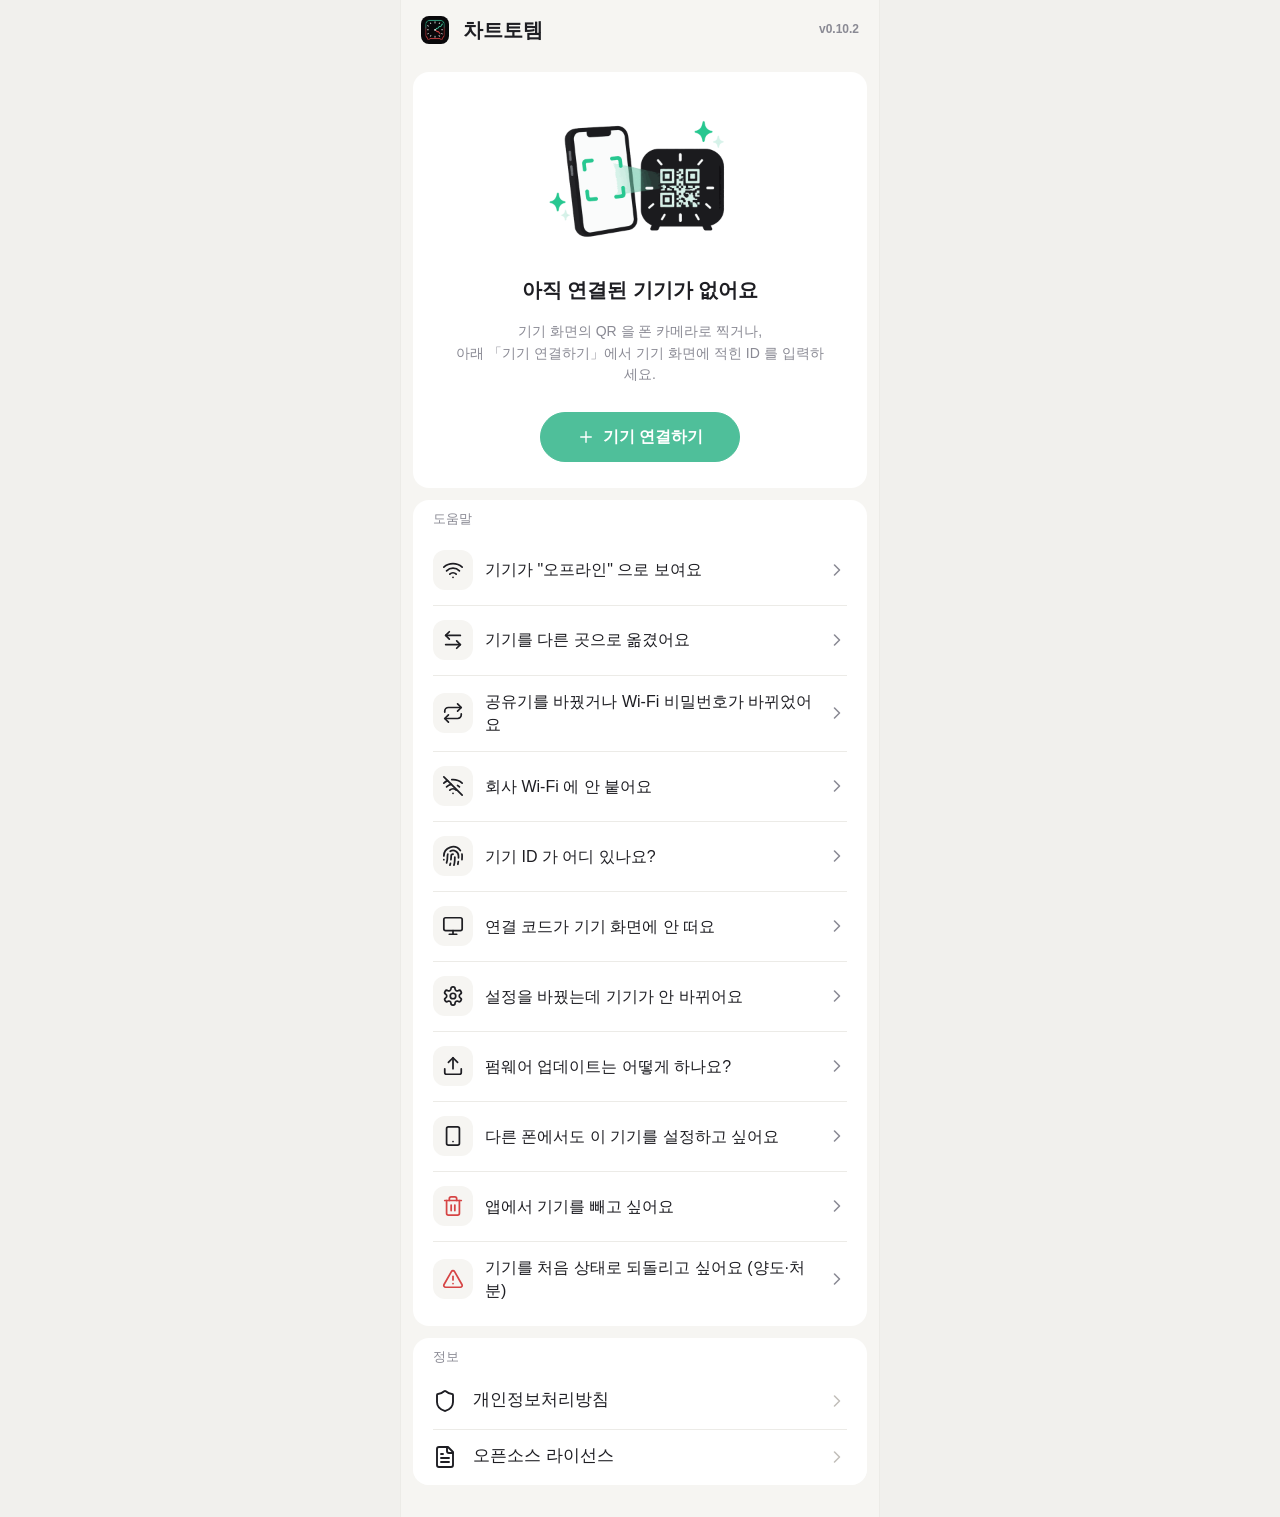
==== index.html @ 232d42d4 "런처 0.10.2: 설정 홈 삭제에 맞춰 개인정보처리방침·오픈소스 라이선스 페이지, 공통 Wi-Fi·시스템 칸에 상태 한 줄(NEW), 기기 머리 클릭 TILES 참조 오류 고침," ====
<!doctype html>
<html lang="ko">
<head>
<meta charset="utf-8">
<meta name="viewport" content="width=device-width,initial-scale=1,viewport-fit=cover">
<title>차트토템</title>
<meta name="description" content="책상에 세워두는 투자자의 작은 토템 — 어디서든 차트토템 기기 설정">
<link rel="manifest" href="manifest.json">
<link rel="icon" href="icons/icon-192.png">
<link rel="apple-touch-icon" href="icons/icon-180.png">
<meta name="theme-color" content="#FFFFFF">
<meta name="apple-mobile-web-app-capable" content="yes">
<meta name="apple-mobile-web-app-status-bar-style" content="default">
<meta name="apple-mobile-web-app-title" content="차트토템">
<link rel="stylesheet" href="style.css">
</head>
<body>
<svg xmlns="http://www.w3.org/2000/svg" style="display:none" aria-hidden="true">
<symbol id="i-chevron-left" viewBox="0 0 24 24"><path d="m15 18-6-6 6-6"/></symbol>
<symbol id="i-chevron-right" viewBox="0 0 24 24"><path d="m9 18 6-6-6-6"/></symbol>
<symbol id="i-search" viewBox="0 0 24 24"><circle cx="11" cy="11" r="8"/><path d="m21 21-4.3-4.3"/></symbol>
<symbol id="i-x" viewBox="0 0 24 24"><path d="M18 6 6 18"/><path d="m6 6 12 12"/></symbol>
<symbol id="i-plus" viewBox="0 0 24 24"><path d="M5 12h14"/><path d="M12 5v14"/></symbol>
<symbol id="i-check" viewBox="0 0 24 24"><path d="M20 6 9 17l-5-5"/></symbol>
<symbol id="i-list" viewBox="0 0 24 24"><path d="M8 6h13"/><path d="M8 12h13"/><path d="M8 18h13"/><path d="M3 6h.01"/><path d="M3 12h.01"/><path d="M3 18h.01"/></symbol>
<symbol id="i-monitor" viewBox="0 0 24 24"><rect width="20" height="14" x="2" y="3" rx="2"/><path d="M8 21h8"/><path d="M12 17v4"/></symbol>
<symbol id="i-wifi" viewBox="0 0 24 24"><path d="M12 20h.01"/><path d="M2 8.82a15 15 0 0 1 20 0"/><path d="M5 12.859a10 10 0 0 1 14 0"/><path d="M8.5 16.429a5 5 0 0 1 7 0"/></symbol>
<symbol id="i-cpu" viewBox="0 0 24 24"><rect width="16" height="16" x="4" y="4" rx="2"/><rect width="6" height="6" x="9" y="9" rx="1"/><path d="M15 2v2"/><path d="M15 20v2"/><path d="M2 15h2"/><path d="M2 9h2"/><path d="M20 15h2"/><path d="M20 9h2"/><path d="M9 2v2"/><path d="M9 20v2"/></symbol>
<symbol id="i-settings" viewBox="0 0 24 24"><path d="M12.22 2h-.44a2 2 0 0 0-2 2v.18a2 2 0 0 1-1 1.73l-.43.25a2 2 0 0 1-2 0l-.15-.08a2 2 0 0 0-2.73.73l-.22.38a2 2 0 0 0 .73 2.73l.15.1a2 2 0 0 1 1 1.72v.51a2 2 0 0 1-1 1.74l-.15.09a2 2 0 0 0-.73 2.73l.22.38a2 2 0 0 0 2.73.73l.15-.08a2 2 0 0 1 2 0l.43.25a2 2 0 0 1 1 1.73V20a2 2 0 0 0 2 2h.44a2 2 0 0 0 2-2v-.18a2 2 0 0 1 1-1.73l.43-.25a2 2 0 0 1 2 0l.15.08a2 2 0 0 0 2.73-.73l.22-.39a2 2 0 0 0-.73-2.73l-.15-.08a2 2 0 0 1-1-1.74v-.5a2 2 0 0 1 1-1.74l.15-.09a2 2 0 0 0 .73-2.73l-.22-.38a2 2 0 0 0-2.73-.73l-.15.08a2 2 0 0 1-2 0l-.43-.25a2 2 0 0 1-1-1.73V4a2 2 0 0 0-2-2z"/><circle cx="12" cy="12" r="3"/></symbol>
<symbol id="i-layout-grid" viewBox="0 0 24 24"><rect width="7" height="7" x="3" y="3" rx="1"/><rect width="7" height="7" x="14" y="3" rx="1"/><rect width="7" height="7" x="14" y="14" rx="1"/><rect width="7" height="7" x="3" y="14" rx="1"/></symbol>
<symbol id="i-candlestick" viewBox="0 0 24 24"><path d="M9 5v4"/><rect width="4" height="6" x="7" y="9" rx="1"/><path d="M9 15v2"/><path d="M17 3v2"/><rect width="4" height="8" x="15" y="5" rx="1"/><path d="M17 13v3"/><path d="M3 3v16a2 2 0 0 0 2 2h16"/></symbol>
<symbol id="i-palette" viewBox="0 0 24 24"><circle cx="13.5" cy="6.5" r=".5" fill="currentColor"/><circle cx="17.5" cy="10.5" r=".5" fill="currentColor"/><circle cx="8.5" cy="7.5" r=".5" fill="currentColor"/><circle cx="6.5" cy="12.5" r=".5" fill="currentColor"/><path d="M12 2C6.5 2 2 6.5 2 12s4.5 10 10 10c.926 0 1.648-.746 1.648-1.688 0-.437-.18-.835-.437-1.125-.29-.289-.438-.652-.438-1.125a1.64 1.64 0 0 1 1.668-1.668h1.996c3.051 0 5.555-2.503 5.555-5.554C21.965 6.012 17.461 2 12 2z"/></symbol>
<symbol id="i-globe" viewBox="0 0 24 24"><circle cx="12" cy="12" r="10"/><path d="M12 2a14.5 14.5 0 0 0 0 20 14.5 14.5 0 0 0 0-20"/><path d="M2 12h20"/></symbol>
<symbol id="i-sun" viewBox="0 0 24 24"><circle cx="12" cy="12" r="4"/><path d="M12 2v2"/><path d="M12 20v2"/><path d="m4.93 4.93 1.41 1.41"/><path d="m17.66 17.66 1.41 1.41"/><path d="M2 12h2"/><path d="M20 12h2"/><path d="m6.34 17.66-1.41 1.41"/><path d="m19.07 4.93-1.41 1.41"/></symbol>
<symbol id="i-clock" viewBox="0 0 24 24"><circle cx="12" cy="12" r="10"/><path d="M12 6v6l4 2"/></symbol>
<symbol id="i-repeat" viewBox="0 0 24 24"><path d="m17 2 4 4-4 4"/><path d="M3 11v-1a4 4 0 0 1 4-4h14"/><path d="m7 22-4-4 4-4"/><path d="M21 13v1a4 4 0 0 1-4 4H3"/></symbol>
<symbol id="i-external-link" viewBox="0 0 24 24"><path d="M15 3h6v6"/><path d="M10 14 21 3"/><path d="M18 13v6a2 2 0 0 1-2 2H5a2 2 0 0 1-2-2V8a2 2 0 0 1 2-2h6"/></symbol>
<symbol id="i-tag" viewBox="0 0 24 24"><path d="M12.586 2.586A2 2 0 0 0 11.172 2H4a2 2 0 0 0-2 2v7.172a2 2 0 0 0 .586 1.414l8.704 8.704a2.426 2.426 0 0 0 3.42 0l6.58-6.58a2.426 2.426 0 0 0 0-3.42z"/><circle cx="7.5" cy="7.5" r=".5" fill="currentColor"/></symbol>
<symbol id="i-trash" viewBox="0 0 24 24"><path d="M3 6h18"/><path d="M19 6v14a2 2 0 0 1-2 2H7a2 2 0 0 1-2-2V6"/><path d="M8 6V4a2 2 0 0 1 2-2h4a2 2 0 0 1 2 2v2"/><path d="M10 11v6"/><path d="M14 11v6"/></symbol>
<symbol id="i-pencil" viewBox="0 0 24 24"><path d="M21.174 6.812a1 1 0 0 0-3.986-3.987L3.842 16.174a2 2 0 0 0-.5.83l-1.321 4.352a.5.5 0 0 0 .623.622l4.353-1.32a2 2 0 0 0 .83-.497z"/><path d="m15 5 4 4"/></symbol>
<symbol id="i-fingerprint" viewBox="0 0 24 24"><path d="M12 10a2 2 0 0 0-2 2c0 1.02-.1 2.51-.26 4"/><path d="M14 13.12c0 2.38 0 6.38-1 8.88"/><path d="M17.29 21.02c.12-.6.43-2.3.5-3.02"/><path d="M2 12a10 10 0 0 1 18-6"/><path d="M2 16h.01"/><path d="M21.8 16c.2-2 .131-5.354 0-6"/><path d="M5 19.5C5.5 18 6 15 6 12a6 6 0 0 1 .34-2"/><path d="M8.65 22c.21-.66.45-1.32.57-2"/><path d="M9 6.8a6 6 0 0 1 9 5.2v2"/></symbol>
<symbol id="i-info" viewBox="0 0 24 24"><circle cx="12" cy="12" r="10"/><path d="M12 16v-4"/><path d="M12 8h.01"/></symbol>
<symbol id="i-memory" viewBox="0 0 24 24"><path d="M6 19v-3"/><path d="M10 19v-3"/><path d="M14 19v-3"/><path d="M18 19v-3"/><path d="M8 11V9"/><path d="M16 11V9"/><path d="M12 11V9"/><path d="M2 15h20"/><path d="M2 7a2 2 0 0 1 2-2h16a2 2 0 0 1 2 2v1.1a2 2 0 0 0 0 3.837V17a2 2 0 0 1-2 2H4a2 2 0 0 1-2-2v-5.1a2 2 0 0 0 0-3.837Z"/></symbol>
<symbol id="i-refresh" viewBox="0 0 24 24"><path d="M3 12a9 9 0 0 1 9-9 9.75 9.75 0 0 1 6.74 2.74L21 8"/><path d="M21 3v5h-5"/><path d="M21 12a9 9 0 0 1-9 9 9.75 9.75 0 0 1-6.74-2.74L3 16"/><path d="M8 16H3v5"/></symbol>
<symbol id="i-hourglass" viewBox="0 0 24 24"><path d="M5 22h14"/><path d="M5 2h14"/><path d="M17 22v-4.172a2 2 0 0 0-.586-1.414L12 12l-4.414 4.414A2 2 0 0 0 7 17.828V22"/><path d="M7 2v4.172a2 2 0 0 0 .586 1.414L12 12l4.414-4.414A2 2 0 0 0 17 6.172V2"/></symbol>
<symbol id="i-circle-alert" viewBox="0 0 24 24"><circle cx="12" cy="12" r="10"/><path d="M12 8v4"/><path d="M12 16h.01"/></symbol>
<symbol id="i-triangle-alert" viewBox="0 0 24 24"><path d="m21.73 18-8-14a2 2 0 0 0-3.48 0l-8 14A2 2 0 0 0 4 21h16a2 2 0 0 0 1.73-3"/><path d="M12 9v4"/><path d="M12 17h.01"/></symbol>
<symbol id="i-rotate-ccw" viewBox="0 0 24 24"><path d="M3 12a9 9 0 1 0 9-9 9.75 9.75 0 0 0-6.74 2.74L3 8"/><path d="M3 3v5h5"/></symbol>
<symbol id="i-power" viewBox="0 0 24 24"><path d="M12 2v10"/><path d="M18.4 6.6a9 9 0 1 1-12.77.04"/></symbol>
<symbol id="i-upload" viewBox="0 0 24 24"><path d="M21 15v4a2 2 0 0 1-2 2H5a2 2 0 0 1-2-2v-4"/><path d="m17 8-5-5-5 5"/><path d="M12 3v12"/></symbol>
<symbol id="i-coins" viewBox="0 0 24 24"><circle cx="8" cy="8" r="6"/><path d="M18.09 10.37A6 6 0 1 1 10.34 18"/><path d="M7 6h1v4"/><path d="m16.71 13.88.7.71-2.82 2.82"/></symbol>
<symbol id="i-image" viewBox="0 0 24 24"><rect width="18" height="18" x="3" y="3" rx="2" ry="2"/><circle cx="9" cy="9" r="2"/><path d="m21 15-3.086-3.086a2 2 0 0 0-2.828 0L6 21"/></symbol>
<symbol id="i-smartphone" viewBox="0 0 24 24"><rect width="14" height="20" x="5" y="2" rx="2" ry="2"/><path d="M12 18h.01"/></symbol>
<symbol id="i-save" viewBox="0 0 24 24"><path d="M15.2 3a2 2 0 0 1 1.4.6l3.8 3.8a2 2 0 0 1 .6 1.4V19a2 2 0 0 1-2 2H5a2 2 0 0 1-2-2V5a2 2 0 0 1 2-2z"/><path d="M17 21v-7a1 1 0 0 0-1-1H8a1 1 0 0 0-1 1v7"/><path d="M7 3v4a1 1 0 0 0 1 1h7"/></symbol>
<symbol id="i-lock" viewBox="0 0 24 24"><rect width="18" height="11" x="3" y="11" rx="2" ry="2"/><path d="M7 11V7a5 5 0 0 1 10 0v4"/></symbol>
<symbol id="i-more" viewBox="0 0 24 24"><circle cx="12" cy="12" r="1"/><circle cx="19" cy="12" r="1"/><circle cx="5" cy="12" r="1"/></symbol>
<symbol id="i-radar" viewBox="0 0 24 24"><path d="M19.07 4.93A10 10 0 0 0 6.99 3.34"/><path d="M4 6h.01"/><path d="M2.29 9.62A10 10 0 1 0 21.31 8.35"/><path d="M16.24 7.76A6 6 0 1 0 8.23 16.67"/><path d="M12 18h.01"/><path d="M17.99 11.66A6 6 0 0 1 15.77 16.67"/><circle cx="12" cy="12" r="2"/><path d="m13.41 10.59 5.66-5.66"/></symbol>
<symbol id="i-grip" viewBox="0 0 24 24"><circle cx="9" cy="12" r="1"/><circle cx="9" cy="5" r="1"/><circle cx="9" cy="19" r="1"/><circle cx="15" cy="12" r="1"/><circle cx="15" cy="5" r="1"/><circle cx="15" cy="19" r="1"/></symbol>
<symbol id="i-shield" viewBox="0 0 24 24"><path d="M20 13c0 5-3.5 7.5-7.66 8.95a1 1 0 0 1-.67-.01C7.5 20.5 4 18 4 13V6a1 1 0 0 1 1-1c2 0 4.5-1.2 6.24-2.72a1.17 1.17 0 0 1 1.52 0C14.51 3.81 17 5 19 5a1 1 0 0 1 1 1z"/></symbol>
<symbol id="i-file-text" viewBox="0 0 24 24"><path d="M15 2H6a2 2 0 0 0-2 2v16a2 2 0 0 0 2 2h12a2 2 0 0 0 2-2V7Z"/><path d="M14 2v4a2 2 0 0 0 2 2h4"/><path d="M10 9H8"/><path d="M16 13H8"/><path d="M16 17H8"/></symbol>
<symbol id="i-wifi-off" viewBox="0 0 24 24"><path d="M12 20h.01"/><path d="M8.5 16.429a5 5 0 0 1 7 0"/><path d="M5 12.859a10 10 0 0 1 5.17-2.69"/><path d="M19 12.859a10 10 0 0 0-2.007-1.523"/><path d="M2 8.82a15 15 0 0 1 4.177-2.643"/><path d="M22 8.82a15 15 0 0 0-11.288-3.764"/><path d="m2 2 20 20"/></symbol>
<symbol id="i-arrow-left-right" viewBox="0 0 24 24"><path d="M8 3 4 7l4 4"/><path d="M4 7h16"/><path d="m16 21 4-4-4-4"/><path d="M20 17H4"/></symbol>
<symbol id="i-house" viewBox="0 0 24 24"><path d="M15 21v-8a1 1 0 0 0-1-1h-4a1 1 0 0 0-1 1v8"/><path d="M3 10a2 2 0 0 1 .709-1.528l7-5.999a2 2 0 0 1 2.582 0l7 5.999A2 2 0 0 1 21 10v9a2 2 0 0 1-2 2H5a2 2 0 0 1-2-2z"/></symbol>
<symbol id="i-calendar" viewBox="0 0 24 24"><path d="M8 2v4"/><path d="M16 2v4"/><rect width="18" height="18" x="3" y="4" rx="2"/><path d="M3 10h18"/><path d="M8 14h.01"/><path d="M12 14h.01"/><path d="M16 14h.01"/><path d="M8 18h.01"/><path d="M12 18h.01"/></symbol>
<symbol id="i-moon" viewBox="0 0 24 24"><path d="M12 3a6 6 0 0 0 9 9 9 9 0 1 1-9-9Z"/></symbol>
<symbol id="i-layers" viewBox="0 0 24 24"><path d="M12.83 2.18a2 2 0 0 0-1.66 0L2.6 6.08a1 1 0 0 0 0 1.83l8.58 3.91a2 2 0 0 0 1.66 0l8.58-3.9a1 1 0 0 0 0-1.83Z"/><path d="M2 12a1 1 0 0 0 .58.91l8.6 3.91a2 2 0 0 0 1.65 0l8.58-3.9A1 1 0 0 0 22 12"/><path d="M2 17a1 1 0 0 0 .58.91l8.6 3.91a2 2 0 0 0 1.65 0l8.58-3.9A1 1 0 0 0 22 17"/></symbol>
<symbol id="i-google" viewBox="0 0 24 24"><path d="M21 12.2c0-.7-.1-1.3-.2-1.9H12v3.7h5.1a4.4 4.4 0 0 1-1.9 2.9v2.4h3.1c1.8-1.7 2.7-4.1 2.7-7.1Z"/><path d="M12 21c2.6 0 4.8-.9 6.3-2.3l-3.1-2.4c-.9.6-1.9.9-3.2.9-2.5 0-4.6-1.7-5.3-3.9H3.5v2.5A9 9 0 0 0 12 21Z"/><path d="M6.7 13.3a5.4 5.4 0 0 1 0-3.5V7.3H3.5a9 9 0 0 0 0 8.1l3.2-2.1Z"/><path d="M12 6.6c1.4 0 2.6.5 3.6 1.4l2.7-2.7A9 9 0 0 0 3.5 7.3l3.2 2.5c.7-2.2 2.8-3.2 5.3-3.2Z"/></symbol>
</svg>
<main class="app">
<section class="page home on" data-page="/">
  <header class="top home"><img class="logo" src="icons/icon-192.png" alt="" width="28" height="28"><h1>차트토템</h1><span class="ver" id="ver"></span></header>

  <section id="devices"></section>

  <div class="hero-empty card" id="emptyCard">
    <img class="illus-img" src="icons/home-empty.png" alt="" width="840" height="504" onerror="this.remove();document.getElementById('illusSvg').classList.remove('hidden')">
    <svg class="illus hidden" id="illusSvg" viewBox="0 0 220 120" aria-hidden="true" fill="none" stroke-linecap="round" stroke-linejoin="round">
      <rect x="62" y="8" width="60" height="104" rx="12" stroke="var(--tx)" stroke-width="2.2"/>
      <path d="M84 16h16" stroke="var(--tx)" stroke-width="2.2"/>
      <path d="M76 46v-6a4 4 0 0 1 4-4h6M98 36h6a4 4 0 0 1 4 4v6M108 70v6a4 4 0 0 1-4 4h-6M86 80h-6a4 4 0 0 1-4-4v-6" stroke="var(--ac)" stroke-width="2.4"/>
      <circle cx="92" cy="58" r="7" stroke="var(--tx)" stroke-width="2"/>
      <circle cx="160" cy="46" r="34" fill="var(--bg2)"/>
      <g stroke="var(--tx)" stroke-width="2"><rect x="142" y="28" width="12" height="12" rx="2"/><rect x="166" y="28" width="12" height="12" rx="2"/><rect x="142" y="52" width="12" height="12" rx="2"/></g>
      <g fill="var(--tx)"><rect x="146" y="32" width="4" height="4"/><rect x="170" y="32" width="4" height="4"/><rect x="146" y="56" width="4" height="4"/><rect x="166" y="52" width="4" height="4"/><rect x="174" y="52" width="4" height="4"/><rect x="170" y="58" width="4" height="4"/><rect x="166" y="62" width="4" height="4"/><rect x="176" y="60" width="4" height="4"/></g>
      <path d="M30 40l2.5 6 6 2.5-6 2.5-2.5 6-2.5-6-6-2.5 6-2.5zM196 86l1.8 4.2 4.2 1.8-4.2 1.8-1.8 4.2-1.8-4.2-4.2-1.8 4.2-1.8z" fill="var(--ac)"/>
    </svg>
    <b>아직 연결된 기기가 없어요</b>
    <div class="hint">기기 화면의 QR 을 폰 카메라로 찍거나,<br>아래 「기기 연결하기」에서 기기 화면에 적힌 ID 를 입력하세요.</div>
    <button class="btn primary pill" data-go="/add"><svg class="ic" aria-hidden="true"><use href="#i-plus"/></svg>기기 연결하기</button>
  </div>

  <div class="hintbox card hidden" id="installCard">
    <b><svg class="ic" aria-hidden="true"><use href="#i-smartphone"/></svg>홈 화면에 추가해 주세요</b>
    <div id="installText">다음에 기기를 바로 열 수 있어요.</div>
    <div class="row"><button id="installBtn" class="primary"><svg class="ic" aria-hidden="true"><use href="#i-house"/></svg>홈 화면에 추가</button><button id="installLater">나중에</button></div>
  </div>

  <div id="addNav" class="card">
  <nav class="list">
    <button class="menu" data-go="/add"><svg class="ic" aria-hidden="true"><use href="#i-plus"/></svg><span class="mtext"><span class="mlbl">기기 연결</span><span class="msub">기기 화면의 ID 6자리와 숫자 코드로 연결해요</span></span><span class="chev"><svg class="ic" aria-hidden="true"><use href="#i-chevron-right"/></svg></span></button>
  </nav>
  </div>

  <div class="card">
  <div class="caption">도움말</div>
  <div class="faq" id="faq"></div>
  </div>

  <div class="card">
  <div class="caption">정보</div>
  <nav class="list">
    <button class="menu" data-go="/privacy"><svg class="ic" aria-hidden="true"><use href="#i-shield"/></svg><span class="mtext"><span class="mlbl">개인정보처리방침</span></span><span class="chev"><svg class="ic" aria-hidden="true"><use href="#i-chevron-right"/></svg></span></button>
    <button class="menu" data-go="/licenses"><svg class="ic" aria-hidden="true"><use href="#i-file-text"/></svg><span class="mtext"><span class="mlbl">오픈소스 라이선스</span></span><span class="chev"><svg class="ic" aria-hidden="true"><use href="#i-chevron-right"/></svg></span></button>
  </nav>
  </div>

  <div class="band"></div>
  <div id="devSection" class="hidden">
    <div class="caption">개발자 · IP 로 직접 연결</div>
    <div class="msg">같은 Wi-Fi 에서 기기 IP 로 바로 여는 개발용 경로예요. 고객용은 위의 「기기 연결」(클라우드) 이에요.</div>
    <div class="formrow"><input type="text" class="text" id="manualIp" placeholder="기기 IP (예: 192.168.0.23)" inputmode="decimal"><button class="textbtn" id="manualAdd"><svg class="ic" aria-hidden="true"><use href="#i-plus"/></svg>추가</button></div>
    <nav class="list"><button class="menu" id="scanBtn"><svg class="ic" aria-hidden="true"><use href="#i-radar"/></svg><span class="mtext"><span class="mlbl" id="scanLabel">같은 Wi-Fi에서 기기 찾기</span><span class="msub">폰과 같은 대역을 훑어요 (최대 2분)</span></span></button></nav>
    <div class="msg" id="addMsg"></div>
    <nav class="list" id="ipDevices"></nav>
    <nav class="list"><button class="menu danger" id="devOff"><svg class="ic" aria-hidden="true"><use href="#i-x"/></svg><span class="mtext"><span class="mlbl">개발자 모드 끄기</span></span></button></nav>
  </div>
</section>

<section class="page" data-page="/add">
  <header class="top"><button class="back" aria-label="뒤로 가기"><svg class="ic" aria-hidden="true"><use href="#i-chevron-left"/></svg></button><h1 tabindex="-1">기기 연결</h1></header>
  <div id="stepId">
    <div class="caption">1단계 · 기기 ID</div>
    <div class="doc"><p>기기 화면 <b>오른쪽 위 구석에 적힌 ID 6자리</b>를 입력하세요. 기기 화면의 QR 을 찍었다면 자동으로 채워져요.</p></div>
    <div class="formrow"><svg class="ic" aria-hidden="true"><use href="#i-fingerprint"/></svg><input type="text" class="text code" id="pairId" placeholder="예: A75E1F" maxlength="6" autocomplete="off" autocapitalize="characters" spellcheck="false" inputmode="text"></div>
    <div class="msg" id="pairMsg1"></div>
    <button class="btn primary" id="pairNext"><svg class="ic" aria-hidden="true"><use href="#i-check"/></svg>다음</button>
    <div class="doc"><p class="dim">기기가 켜져 있고 Wi-Fi 에 연결돼 있어야 해요. 처음 연결하는 기기라면 「Wi-Fi 연결 완료」 화면 아래 알약에도 ID 가 있어요.</p></div>
  </div>
  <div id="stepPin" class="hidden">
    <div class="caption">2단계 · 기기 화면의 숫자</div>
    <div class="doc"><p id="pinStatus">기기 화면에 숫자 6자리가 뜨길 기다리는 중이에요... (보통 바로, 늦어도 30초)</p><p>기기 <b>화면에 뜬 숫자 6자리</b>를 그대로 입력하세요. 기기 옆에 있는 사람만 연결할 수 있게 하는 확인 절차예요.</p></div>
    <div class="formrow"><svg class="ic" aria-hidden="true"><use href="#i-lock"/></svg><input type="text" class="text code" id="pairPin" placeholder="000000" maxlength="6" autocomplete="one-time-code" inputmode="numeric" pattern="[0-9]*"></div>
    <div class="msg" id="pairMsg2"></div>
    <button class="btn primary" id="pairConfirm"><svg class="ic" aria-hidden="true"><use href="#i-check"/></svg>연결</button>
    <button class="btn" id="pairRestart">처음부터</button>
  </div>
</section>

<section class="page" data-page="/privacy">
 <header class="top"><button class="back" aria-label="뒤로 가기"><svg class="ic" aria-hidden="true"><use href="#i-chevron-left"/></svg></button><h1 tabindex="-1">개인정보처리방침</h1></header>
 <div class="doc">
  <p>차트토템은 책상 위에서 시세와 시각을 보여 주는 기기예요. <b>계정·이름·연락처 같은 개인정보는 받지 않아요.</b> 앱에서 어디서든 설정할 수 있도록 기기는 자기 상태를 중계 서버(Cloudflare Workers)에 올리고, 앱은 그 서버를 통해서만 기기와 대화해요. 아래에 무엇이 어디로 가고 어떻게 지우는지 적었어요.</p>
  <h2>기기가 중계 서버에 올리는 것</h2>
  <ul><li>기기 ID, 펌웨어 버전·변형(주식/코인), 기기 이름, 등록한 종목과 지금 시세, 화면 레이아웃·표시 설정, 밝기, 시간대</li><li>연결된 Wi-Fi 이름, 기기에 저장된 Wi-Fi 이름 목록, 「Wi-Fi 추가」에서 주변을 훑었을 때 보인 Wi-Fi 이름 목록, 공유기 안 사설 IP 주소</li><li>진단값(남은 메모리, 켜진 시간, 마지막 재시작 사유, 동기화 소요 시간)</li></ul>
  <p class="small">서버는 기기마다 <b>마지막 상태 하나</b>만 덮어쓰며 보관하고, 과거 기록은 남기지 않아요. 기기 ↔ 서버 구간은 기기 사양 때문에 암호화되지 않은 HTTP 를 쓰고, 대신 기기만 아는 비밀키 서명으로 위변조를 막아요. 앱 ↔ 서버 구간은 HTTPS 예요.</p>
  <h2>앱에서 설정할 때 서버를 거치는 것</h2>
  <ul><li>바꾼 설정(종목·화면·이름 등)은 서버 대기열에 잠시 머물다 기기가 받아 가면 지워져요(최대 50개).</li><li><b>Wi-Fi 비밀번호</b>는 「Wi-Fi 추가 · 변경」에서만 보내요. 앱이 HTTPS 로 서버에 보내면 서버는 기기 전용 키로 암호화해 대기열에 넣고, 평문은 저장하지 않아요. 기기가 받아 가면 대기열에서도 지워져요.</li><li>종목 검색어와 시세 조회는 서버가 네이버 증권에 대신 물어봐요(주식 변형). 검색어는 저장하지 않아요.</li></ul>
  <h2>앱 연결(페어링)</h2>
  <ul><li>기기 화면의 6자리 코드로 앱을 연결하면 서버가 연결 토큰을 만들어 기기별로 보관해요(기기당 최대 20개). 토큰마다 만든 시각, 마지막 사용 시각, 연결한 브라우저 종류(브라우저가 보내는 User-Agent 앞 60자)를 함께 둬요. 사람을 식별하는 값은 없어요.</li><li>토큰은 연결한 폰의 브라우저 저장소에만 있어요. 앱의 ⋯ 메뉴 「기기 삭제」를 누르면 그 토큰을 서버에서도 폐기해요.</li></ul>
  <h2>기기에 저장되는 것</h2>
  <ul><li>등록한 종목, 화면 레이아웃·표시 설정, 밝기, 시간대, 기기 이름, 중계 서버용 비밀키</li><li>저장한 Wi-Fi 이름과 비밀번호 — 비밀번호는 기기 플래시 메모리에만 있고 서버에는 암호화된 채 잠시 머물 뿐 남지 않아요.</li></ul>
  <h2>지우기</h2>
  <ul><li><b>기기 초기화</b>(시스템 → 기기 초기화): 서버에 있는 이 기기의 기록(상태·대기열·연결 토큰·비밀키)을 모두 지우고, 기기도 종목·설정·Wi-Fi 를 지워 처음 상태로 돌아가요. 연결돼 있던 앱은 모두 끊겨요.</li><li><b>기기 삭제</b>(앱 홈의 ⋯ 메뉴): 이 폰의 연결만 끊어요. 기기와 다른 폰의 연결은 그대로예요.</li><li>초기화하지 않은 기기의 기록은 기기가 다시 동기화할 때마다 덮어쓰이며, 따로 지우기 전까지 서버에 남아요.</li></ul>
  <h2>기기가 접속하는 곳</h2>
  <ul><li><b>시세</b>: 주식 변형은 네이버 증권, 코인 변형은 Binance 의 공개 시세 API. 요청에는 종목 코드만 들어가요.</li><li><b>시각</b>: NTP 서버(pool.ntp.org, time.nist.gov)</li><li><b>중계 서버</b>(charttotem-cloud.jkinject.workers.dev, Cloudflare): 위의 상태 동기화, 설정 받기, 한글 글꼴 파일 다운로드, 펌웨어 업데이트 확인·다운로드(GitHub Release 를 서버가 대신 받아 전해 줘요)</li><li>그 외 분석·광고 서버에 접속하지 않아요.</li></ul>
  <h2>앱 (charttotem.lalatap.kr)</h2>
  <ul><li>GitHub Pages 가 정적 파일을 제공하고, 설정은 Cloudflare 의 중계 서버와만 통신해요. 쿠키·분석 도구·광고 스크립트가 없어요. 두 회사의 서버 접속 기록 처리는 각자의 개인정보처리방침을 따라요.</li><li>브라우저 저장소(localStorage)에는 연결한 기기 목록(기기 ID·연결 토큰·이름·변형·고른 아이콘), 홈 화면 추가 안내를 닫았는지, 오프라인용 앱 파일 캐시만 둬요. 어디에도 보내지 않아요.</li><li>코인 변형 설정 페이지는 코인 로고 이미지를 jsDelivr CDN 에서 받아요(요청에는 코인 심볼만 들어가요).</li></ul>
  <h2>문의</h2>
  <p>궁금한 점은 앱의 저장소(GitHub jkinject/charttotem)로 알려 주세요.</p>
  <p class="small">최종 수정 2026-10-20</p>
 </div>
</section>

<section class="page" data-page="/licenses">
 <header class="top"><button class="back" aria-label="뒤로 가기"><svg class="ic" aria-hidden="true"><use href="#i-chevron-left"/></svg></button><h1 tabindex="-1">오픈소스 라이선스</h1></header>
 <div class="doc">
  <p>차트토템 펌웨어와 설정 페이지는 아래 오픈소스를 사용해요. 각 라이선스 전문은 해당 프로젝트 저장소에 있어요.</p>
  <div class="lic"><b>ESP8266 Arduino Core</b><span>LGPL-2.1 · github.com/esp8266/Arduino</span></div>
  <div class="lic"><b>TFT_eSPI (Bodmer)</b><span>FreeBSD · MIT · github.com/Bodmer/TFT_eSPI — 화면 드라이버, Font7, FreeFonts(Adafruit GFX)</span></div>
  <div class="lic"><b>QRCode (Richard Moore)</b><span>MIT · github.com/ricmoo/QRCode — 설정 QR</span></div>
  <div class="lic"><b>LittleFS</b><span>BSD-3-Clause · github.com/littlefs-project/littlefs — 설정 저장</span></div>
  <div class="lic"><b>lwIP</b><span>BSD-3-Clause · savannah.nongnu.org/projects/lwip — 네트워크</span></div>
  <div class="lic"><b>BearSSL</b><span>MIT · bearssl.org — 코인 변형의 HTTPS</span></div>
  <div class="lic"><b>Pretendard</b><span>SIL Open Font License 1.1 · github.com/orioncactus/pretendard — 기기 화면 한글 글꼴(비트맵 변환)</span></div>
  <div class="lic"><b>Lucide Icons</b><span>ISC · lucide.dev — 설정 페이지 아이콘</span></div>
  <div class="lic"><b>PlatformIO · Arduino</b><span>Apache-2.0 / LGPL — 빌드 도구와 프레임워크</span></div>
 </div>
</section>

</main>
<div class="toast" role="status" aria-live="polite" id="toast"></div>
<script src="totems.js"></script>
<script src="preview.js"></script>
<script src="app.js"></script>
</body>
</html>
---- style.css ----
/* 차트토템 기기 설정 페이지 (GET /settings.css). 디자인 시스템: docs/settings-redesign/design-system.md (카드 없는 플랫 리스트).
   Wi-Fi 설정 페이지는 /style.css 를 쓴다. */
:root{--bg:#fff;--bg2:#f6f5f2;--tx:#1e1e23;--mut:#8a8a94;--ln:#ecebe7;--ac:#4fbf9a;--ac2:#ddf3eb;--danger:#d64545;--up:#2fa36b;--down:#d64545;--screen:#0b0b0e;
 --font:-apple-system,BlinkMacSystemFont,"Apple SD Gothic Neo","Segoe UI",sans-serif}
*{box-sizing:border-box}
html,body{margin:0;min-height:100%;background:var(--bg);color:var(--tx);font:16px/1.45 var(--font);-webkit-font-smoothing:antialiased}
button,input,select{font:inherit;color:inherit}
button,a,label,select,input[type=range]{-webkit-tap-highlight-color:transparent}
button{background:none;border:0;padding:0;cursor:pointer;text-align:left}
.app{max-width:480px;min-height:100vh;margin:auto;background:var(--bg);position:relative}
@media(min-width:520px){body{background:#f1f0ed}.app{border-left:1px solid var(--ln);border-right:1px solid var(--ln)}}
.hidden{display:none!important}
.ic{width:24px;height:24px;flex:none;fill:none;stroke:currentColor;stroke-width:1.9;stroke-linecap:round;stroke-linejoin:round}
/* 오프라인 배너: 1줄 = 아이콘·제목·「다시 시도」, 부제(.sub)는 아래 줄 전체 폭 (좁은 폰에서 제목·버튼이 세로로 쪼개지던 문제, 2026-10-21) */
.offline{display:none;position:sticky;top:0;z-index:20;min-height:44px;padding:8px 20px;background:#fdecec;color:#8a2a2a;align-items:center;flex-wrap:wrap;gap:2px 8px;font-size:14px;font-weight:600}
.offline.on{display:flex}
.offline .ic{width:18px;height:18px;flex:none}
.offline .ttl{white-space:nowrap;font-weight:700}
.offline button{margin-left:auto;flex:none;white-space:nowrap;display:flex;align-items:center;gap:4px;color:#8a2a2a;font-weight:700;font-size:13px}
.offline button .ic{width:14px;height:14px}
.top{height:56px;display:flex;align-items:center;gap:4px;padding:0 20px 0 8px;position:sticky;top:0;z-index:10;background:var(--bg)}
.top h1{font-size:20px;font-weight:700;margin:0 0 0 4px;flex:1;min-width:0;white-space:nowrap;overflow:hidden;text-overflow:ellipsis}
body:not(.cloud) [data-page="/screen"] .top h1{margin-left:12px}   /* IP 접속(로컬)은 앱 페이지가 맨 위라 뒤로 버튼이 없다 */
.back{width:44px;height:44px;display:grid;place-items:center;border-radius:12px;color:var(--tx)}
.back .ic{width:26px;height:26px;stroke-width:2.2}
.conn{display:flex;align-items:center;gap:6px;font-size:13px;color:var(--mut);font-weight:600}
.dot{width:8px;height:8px;border-radius:50%;background:var(--ac)}
.dot.off{background:var(--danger)}
.page{display:none;padding-bottom:40px}
.page.on{display:block}
.profile{display:flex;align-items:center;gap:16px;padding:8px 20px 22px}
.avatar{width:52px;height:52px;border-radius:50%;background:linear-gradient(135deg,var(--ac),#8e88d8);box-shadow:inset 0 0 0 6px #ffffff66;flex:none}
.ptext{min-width:0}
.pname{font-size:22px;font-weight:700;line-height:1.25;word-break:break-all}
.psub{font-size:14px;color:var(--mut);margin-top:2px;word-break:break-all}
.band{height:8px;background:var(--bg2)}
.caption{font-size:13px;color:var(--mut);padding:18px 20px 6px;display:flex;align-items:center;gap:6px}
.caption .cnt{font-weight:600}
.menu,.setrow{width:100%;min-height:56px;padding:12px 20px;display:flex;align-items:center;gap:16px;color:var(--tx);text-decoration:none;position:relative;background:var(--bg)}
.menu+.menu:before,.setrow+.setrow:before,.menu+.setrow:before,.setrow+.menu:before,.list>input+.menu:before{content:"";position:absolute;left:20px;right:20px;top:0;border-top:1px solid var(--ln)}
.menu:active,.setrow[data-go]:active{background:var(--bg2)}
.mtext{flex:1;min-width:0;display:flex;flex-direction:column;gap:2px}
.mlbl{font-size:17px;font-weight:500;line-height:1.3;white-space:nowrap;overflow:hidden;text-overflow:ellipsis}
.msub{font-size:14px;color:var(--mut);line-height:1.35;white-space:nowrap;overflow:hidden;text-overflow:ellipsis}
.msub.wrap{white-space:normal}
.mval{font-size:15px;color:var(--mut);font-variant-numeric:tabular-nums;flex:none;max-width:45%;text-align:right;white-space:nowrap;overflow:hidden;text-overflow:ellipsis}
.chev{color:#c2bfba;flex:none;display:flex}
.chev .ic{width:20px;height:20px}
.menu.danger,.menu.danger .mlbl{color:var(--danger)}
.ok{color:var(--up);font-weight:600}
.up{color:var(--up)}.down{color:var(--down)}
.kr .up{color:#e34f55}.kr .down{color:#3978d4}
.switch{position:relative;width:50px;height:30px;flex:none}
.switch input{opacity:0;position:absolute;width:0;height:0}
.switch i{position:absolute;inset:0;background:#dcdad5;border-radius:30px;cursor:pointer;transition:.15s}
.switch i:after{content:"";position:absolute;width:24px;height:24px;left:3px;top:3px;border-radius:50%;background:#fff;box-shadow:0 1px 3px #0003;transition:.15s}
.switch input:checked+i{background:var(--ac)}
.switch input:checked+i:after{transform:translateX(20px)}
.seg{display:flex;background:var(--bg2);padding:3px;border-radius:999px;gap:2px;flex:none}
.seg button{border-radius:999px;padding:6px 12px;color:var(--mut);font-weight:600;font-size:13px}
.seg button.on{background:#fff;color:var(--tx);box-shadow:0 1px 3px #0002}
.seg.wide{margin:4px 20px 0;display:flex}
.seg.wide button{flex:1;text-align:center;padding:9px}
select.val{appearance:none;-webkit-appearance:none;border:0;background:transparent url("data:image/svg+xml;utf8,<svg xmlns='http://www.w3.org/2000/svg' width='16' height='16' viewBox='0 0 24 24' fill='none' stroke='%238a8a94' stroke-width='2' stroke-linecap='round' stroke-linejoin='round'><path d='m6 9 6 6 6-6'/></svg>") no-repeat right center;padding:6px 20px 6px 6px;color:var(--mut);font-size:15px;text-align:right;max-width:55%;outline:0;cursor:pointer}
.setrow.col{flex-wrap:wrap}
.setrow.col input[type=range]{width:100%;margin:6px 0 2px 40px;accent-color:var(--ac);height:28px}
.text{border:0;border-bottom:2px solid var(--ln);background:transparent;padding:8px 0;font-size:16px;outline:0;flex:1;min-width:0;border-radius:0}
.text:focus{border-bottom-color:var(--ac)}
.formrow{display:flex;align-items:center;gap:12px;padding:6px 20px 4px}
.textbtn{display:inline-flex;align-items:center;gap:3px;color:var(--ac);font-weight:700;font-size:14px;padding:6px 2px;margin-left:auto;flex:none}
.textbtn .ic{width:16px;height:16px;stroke-width:2.4}
.textbtn:disabled{color:#c2bfba;cursor:default}
.btn{display:flex;align-items:center;justify-content:center;gap:8px;width:calc(100% - 40px);margin:12px 20px 0;min-height:50px;border-radius:12px;font-weight:700;font-size:16px;text-decoration:none;color:var(--tx);border:1px solid var(--ln)}
.btn.primary{background:var(--ac);color:#fff;border-color:var(--ac)}
.btn.danger{color:var(--danger)}
.btn .ic{width:18px;height:18px}
.hint,.msg,.err{font-size:14px;color:var(--mut);padding:8px 20px;min-height:20px;line-height:1.5}
.err,.msg.err{color:var(--danger)}
.msg.ok{color:var(--ac)}
.hintbox{margin:14px 20px 0;padding:14px 16px;background:var(--ac2);border-radius:12px;font-size:14px}
.hintbox b{display:flex;align-items:center;gap:8px;margin-bottom:6px;font-size:15px}
.hintbox .row{display:flex;gap:8px;margin-top:10px}
.hintbox .row button{flex:1;background:#fff;border-radius:10px;padding:9px;text-align:center;font-weight:700;font-size:14px}
.srow{display:grid;grid-template-columns:auto minmax(0,1fr) auto auto;gap:8px;align-items:center;padding:12px 8px 12px 6px;position:relative;background:var(--bg)}
.srow+.srow:before{content:"";position:absolute;left:20px;right:20px;top:0;border-top:1px solid var(--ln)}
.srow .grip{width:32px;height:40px;display:grid;place-items:center;color:#c2bfba;cursor:grab;touch-action:none;user-select:none;-webkit-user-select:none}
.srow .grip .ic{width:18px;height:18px}
.srow.drag{box-shadow:0 8px 20px #0000001f;z-index:5;cursor:grabbing;border-radius:10px}
.srow.drag:before{display:none}
#symList.sorting .srow{transition:transform .15s}
.sn{font-size:17px;font-weight:500;white-space:nowrap;overflow:hidden;text-overflow:ellipsis}
.meta{font-size:13px;color:var(--mut);display:flex;gap:6px;align-items:center;flex-wrap:wrap;margin-top:2px}
.badge{font-size:11px;font-weight:600;padding:1px 6px;border-radius:5px;background:var(--bg2);color:var(--mut);line-height:1.6}
.px{text-align:right;font-size:13px;font-variant-numeric:tabular-nums}
.px b{display:block;font-size:15px;font-weight:600;color:var(--tx)}
.rm,.clear{width:40px;height:40px;display:grid;place-items:center;color:var(--mut);border-radius:10px;flex:none}
.rm .ic,.clear .ic{width:18px;height:18px}
.empty{padding:28px 20px 20px;text-align:center}
.empty b{display:block;font-size:16px;font-weight:600;margin-bottom:4px}
.empty .hint{padding:0 0 10px}
.empty .textbtn{margin:0 auto;font-size:15px;padding:8px 14px;background:var(--ac2);border-radius:999px}
.search{display:flex;align-items:center;gap:10px;margin:4px 20px 0;border-bottom:2px solid var(--ln);padding:4px 0}
.search:focus-within{border-bottom-color:var(--ac)}
.search .ic{color:var(--mut);width:22px;height:22px}
.search input{border:0;outline:0;padding:10px 0;min-width:0;flex:1;background:none;font-size:17px}
.results{margin-top:4px}
.rcount{font-size:13px;color:var(--mut);padding:10px 20px 2px}
.rlist{list-style:none;margin:0;padding:0}
.rrow{display:flex;align-items:center;justify-content:space-between;gap:12px;padding:13px 20px;cursor:pointer;position:relative}
.rrow+.rrow:before{content:"";position:absolute;left:20px;right:20px;top:0;border-top:1px solid var(--ln)}
.rrow:active{background:var(--bg2)}
.rrow .l{min-width:0}
.rrow .nm{font-size:16px;font-weight:500;word-break:break-all}
.rrow .nm b{font-weight:700;color:var(--ac)}
.rrow .cd{font-size:13px;color:var(--mut);margin-top:2px;display:flex;align-items:center;gap:6px;flex-wrap:wrap}
.rrow .px .p{font-weight:600;font-size:15px;color:var(--tx)}
.rrow .px .c{font-size:13px;font-weight:600}
.chips{display:flex;flex-wrap:wrap;gap:8px;padding:12px 20px 4px}
.chip{border:1px solid var(--ln);border-radius:999px;background:#fff;padding:6px 12px;font-size:13px;font-weight:600}
.chip.on{border-color:var(--ac);background:var(--ac2)}
/* 코인 종목 추가 (2.10.0): 거래소 탭 · 견적 통화 칩 · 아이콘 목록 */
.extabs{display:flex;gap:8px;overflow-x:auto;padding:10px 20px 6px;scrollbar-width:none}
.extabs::-webkit-scrollbar{display:none}
.extab{flex:none;display:flex;align-items:center;gap:6px;border:1.5px solid var(--ln);border-radius:12px;background:var(--bg);padding:8px 12px;font-size:14px;font-weight:600;color:var(--tx)}
.extab img,.extab i{width:20px;height:20px;border-radius:50%;flex:none}
.extab i{color:#fff;font-style:normal;font-size:10px;font-weight:800;display:grid;place-items:center}
.extab.on{border-color:var(--ac);background:var(--ac2)}
.qrow{display:flex;align-items:center;gap:4px;padding:6px 0 0 20px}
.qrow .qlbl{font-size:13px;color:var(--mut);flex:none}
.qrow .chips{padding:6px 20px 4px 8px}
.ccount{display:flex;justify-content:space-between;padding-right:20px}
.crow{display:flex;align-items:center;gap:12px;padding:10px 12px 10px 20px;position:relative;cursor:pointer}
.crow+.crow:before{content:"";position:absolute;left:68px;right:20px;top:0;border-top:1px solid var(--ln)}
.crow.empty{color:var(--mut);font-size:14px;cursor:default;padding:18px 20px}
.crow .l{flex:1;min-width:0}
.crow .nm{font-size:16px;font-weight:700}
.crow .cd{font-size:13px;color:var(--mut);white-space:nowrap;overflow:hidden;text-overflow:ellipsis}
.cicon{width:36px;height:36px;border-radius:50%;flex:none;background:var(--bg2);object-fit:contain}
.cicon.ph{display:grid;place-items:center;font-weight:800;color:var(--mut)}
.cadd{flex:none;min-width:44px;height:44px;border:0;background:none;color:var(--ac);display:flex;flex-direction:column;align-items:center;justify-content:center;font-size:11px;font-weight:700;border-radius:10px}
.cadd .ic{width:24px;height:24px}
.cadd.on span{line-height:1.2}
.cadd:disabled{color:var(--ln)}
.exmark{display:inline-flex;align-items:center;gap:5px;font-size:13px;color:var(--mut)}
.exmark img,.exmark i{width:16px;height:16px;border-radius:50%;flex:none}
.exmark i{color:#fff;font-style:normal;font-size:9px;font-weight:800;display:grid;place-items:center}
.logo-row canvas{width:40px;height:40px;border-radius:50%;background:var(--bg2);flex:none}
.pvstick{--pw:min(240px,64vw);position:sticky;top:calc(56px - var(--pw)/2);z-index:5;background:var(--bg);padding:4px 0 6px;box-shadow:0 8px 12px -10px #0003}   /* 화면 페이지: 아래 설정을 고치는 동안 미리보기가 위에 붙어 있게 (0.7.25). 2.6.1: 스크롤하면 반 크기까지 줄어 헤더(56px) 아래에 붙는다 — 레이아웃 높이는 그대로 두고(top 을 음수로 헤더 뒤로 밀어 넣음) 미리보기만 transform 으로 축소해 떨림 없이 */
.preview{width:var(--pw);aspect-ratio:1;margin:4px auto 4px;background:var(--screen);border-radius:18px;padding:8px;transform-origin:50% 100%;transform:scale(var(--pvk,1));will-change:transform}
.preview canvas{width:100%;height:100%;display:block;border-radius:10px}
.layout-label{text-align:center;color:var(--mut);font-size:12px;font-weight:700;letter-spacing:.08em;margin-bottom:10px}
.grid{display:grid;grid-template-columns:minmax(0,1fr) minmax(0,1fr);gap:14px 12px;padding:6px 20px 0}
.lay{position:relative;min-width:0;width:100%;border-radius:12px;padding:4px;color:inherit}
.lay canvas{display:block;width:100%;aspect-ratio:1;background:var(--screen);border-radius:10px;border:2px solid transparent}
.lay.on canvas{border-color:var(--ac)}
.lay b{display:block;font-size:14px;font-weight:700;margin:8px 2px 0}
.lay .desc{font-size:12px;color:var(--mut);line-height:1.4;margin:2px 2px 0;word-break:keep-all}
.tag{display:inline-block;margin:6px 2px 0;background:var(--bg2);border-radius:5px;font-size:11px;padding:2px 6px;color:var(--mut);font-weight:600}
.check{display:none;position:absolute;right:12px;top:12px;width:22px;height:22px;border-radius:50%;background:var(--ac);color:#fff;place-items:center;z-index:2}
.check .ic{width:13px;height:13px;stroke-width:3}
.lay.on .check{display:grid}
.doc{padding:4px 20px 20px;font-size:15px;line-height:1.65}
.doc h2{font-size:15px;font-weight:700;margin:20px 0 6px}
.doc p{margin:0 0 8px}
.doc ul{margin:0 0 8px;padding-left:18px}
.doc li{margin-bottom:4px}
.doc .lic{padding:12px 0;border-top:1px solid var(--ln)}
.doc .lic:first-of-type{border-top:0}
.doc .lic b{display:block;font-weight:600}
.doc .lic span{display:block;font-size:13px;color:var(--mut);word-break:break-all}
.doc .small{font-size:13px;color:var(--mut)}
.toast{position:fixed;z-index:40;left:50%;bottom:max(20px,env(safe-area-inset-bottom));transform:translate(-50%,20px);width:max-content;max-width:calc(100% - 40px);background:#2a2a30;color:#fff;border-radius:12px;padding:11px 16px;font-size:14px;font-weight:600;opacity:0;pointer-events:none;transition:.2s}
.toast.on{opacity:1;transform:translate(-50%,0)}
:focus-visible{outline:2px solid var(--ac);outline-offset:2px}
@media(prefers-reduced-motion:reduce){*{transition:none!important}}
.top h1:focus{outline:none}

/* 클라우드 모드(런처에서 연 설정 페이지, cloud_shim.js 가 body.cloud 를 붙인다): 기기 옆에서만 되는 항목은 숨긴다 */
.cloud-only{display:none}
body.cloud .cloud-only{display:block}
body.cloud a.cloud-only{display:flex}
body.cloud .local-only{display:none !important}
.offline .sub{order:3;flex-basis:100%;margin-left:26px;font-weight:400;font-size:13px;line-height:1.4;opacity:.85}
.offline .sub:empty{display:none}

/* 저장 바 (v2.5.0): 초안에 변경이 있으면 하단에 고정. 저장을 눌러야 기기에 반영된다 */
.sbtn{display:inline-flex;align-items:center;gap:6px;background:var(--ac);color:#fff;font-weight:700;font-size:15px;padding:11px 20px;border-radius:999px}
.sbtn:disabled{opacity:.6}
.sbtn .ic{width:18px;height:18px}
.sync{position:fixed;z-index:30;left:50%;bottom:max(16px,env(safe-area-inset-bottom));transform:translate(-50%,16px);display:flex;align-items:center;gap:8px;max-width:calc(100% - 40px);padding:8px 14px;border-radius:999px;background:var(--bg);border:1px solid var(--ln);box-shadow:0 4px 16px #00000014;font-size:13px;font-weight:600;color:var(--mut);opacity:0;pointer-events:none;transition:.2s}
.sync.on{opacity:1;transform:translate(-50%,0)}
.sync .ic{width:16px;height:16px;flex:none}
.sync.ok{color:var(--ac)}
.sync.err,.sync.off{color:var(--danger)}
.sync.on~.toast.on{bottom:calc(64px + env(safe-area-inset-bottom))}

.editbtn{display:inline-grid;place-items:center;width:32px;height:32px;border-radius:8px;color:var(--mut);vertical-align:-9px;margin-left:2px}
.editbtn .ic{width:18px;height:18px}
.seg .updn{display:inline-flex;gap:1px;margin-right:5px;font-size:10px;line-height:1}
.seg .updn b{font-weight:900}
.namerow{display:flex;align-items:center;gap:2px;min-height:32px}
.namerow .pname-edit{font-size:17px;width:min(50vw,200px)}
.pname-edit{font:inherit;font-size:22px;font-weight:700;color:var(--tx);border:0;border-bottom:2px solid var(--ac);border-radius:0;background:none;padding:0 2px;width:min(56vw,220px);outline:none;vertical-align:baseline}
.editbtn.on{color:var(--ac)}
.chk{display:flex;align-items:center;gap:8px;font-size:14px;color:var(--mut);flex:1}
.chk input{width:18px;height:18px;accent-color:var(--ac)}
.setrow .act{color:var(--ac);font-weight:700;font-size:14px;padding:6px 8px;flex:none}
.scount{display:inline-flex;align-items:center;gap:8px}
.spin{width:14px;height:14px;border-radius:50%;border:2px solid #0002;border-top-color:var(--ac);animation:spin .8s linear infinite;flex:none}
@keyframes spin{to{transform:rotate(360deg)}}
.segrow{display:flex;align-items:center;gap:4px;padding:0 20px 14px;position:relative}   /* 아래 여백: 세그먼트(--bg2)가 같은 색 구분 띠(.band)에 붙어 깨져 보이지 않게 (3.0.1) */
.segrow .seg.wide{flex:1;margin:4px 0 0}
.info{width:36px;height:36px;display:grid;place-items:center;color:var(--mut);border-radius:50%;flex:none;margin-top:4px}
.info .ic{width:20px;height:20px}
.tip{position:absolute;right:20px;top:calc(100% + 8px);background:var(--tx);color:#fff;font-size:13px;line-height:1.45;padding:9px 12px;border-radius:10px;max-width:min(80vw,320px);z-index:5;box-shadow:0 4px 14px #0003;opacity:0;pointer-events:none;transform:translateY(-4px);transition:opacity .15s,transform .15s}
.tip.on{opacity:1;transform:none}
.tip:after{content:"";position:absolute;right:12px;top:-5px;border:5px solid transparent;border-top:0;border-bottom-color:var(--tx)}
.netlist{margin:0;padding:0 8px;list-style:none}
.net{display:flex;align-items:center;gap:12px;padding:13px 12px;border-radius:12px;cursor:pointer;font-size:16px}
.net+.net{border-top:1px solid var(--ln)}
.net:active{background:var(--bg2)}
.net.on{background:var(--ac2)}
.net .name{flex:1;font-weight:500;word-break:break-all}
.net .lock{color:var(--mut);display:grid;place-items:center}
.net .lock .ic{width:16px;height:16px}
.bars{display:inline-flex;align-items:flex-end;gap:2px;height:14px;width:18px}
.bars i{width:3px;background:#d8d4cc;border-radius:2px}
.bars i.f{background:var(--ac)}
.sbtn.wide{flex:1;justify-content:center;padding:12px}
.status{display:flex;align-items:center;gap:14px;padding:22px 20px 10px}
.sicon{width:44px;height:44px;border-radius:50%;display:grid;place-items:center;flex:none;background:var(--bg2)}
.sicon.wait .spin{width:20px;height:20px;border-width:3px}
.sicon.ok{background:var(--ac);color:#fff}
.sicon.bad{background:var(--danger);color:#fff;font-weight:800;font-size:20px}
.sicon .ic{width:22px;height:22px;stroke-width:2.5}
.stitle{font-weight:700;font-size:17px;margin-bottom:2px}
/* 펌웨어 업데이트 (v2.6.1): 홈 「시스템」 NEW 표시, 시스템 페이지 버전 옆 알약 버튼 */
.newtag{display:inline-block;font-size:10px;font-weight:800;line-height:1.5;color:#fff;background:var(--ac);border-radius:5px;padding:1px 5px;margin-left:6px;vertical-align:2px;letter-spacing:.04em}
.pillbtn{flex:none;background:var(--ac);color:#fff;font-weight:700;font-size:14px;padding:9px 14px;border-radius:999px}
.pillbtn:disabled{opacity:.5}

/* ---- v3.0.0 앱 플랫폼: 앱 페이지(칩 · 탭), 공통 페이지, 디데이 편집 ---- */
.appchips{display:flex;gap:8px;padding:8px 20px 6px;overflow-x:auto;scrollbar-width:none}.appchips::-webkit-scrollbar{display:none}
.appchip{flex:none;display:flex;align-items:center;gap:6px;padding:7px 12px 7px 8px;border-radius:999px;background:var(--bg2);color:var(--mut);font-weight:600;font-size:14px;border:2px solid transparent;white-space:nowrap}
.appchip .ic{width:18px;height:18px}.appchip.on{background:#fff;color:var(--tx);border-color:var(--ac)}.appchip.run i{width:7px;height:7px;border-radius:50%;background:var(--ac)}
.appchip.locked{opacity:.5}
.onchip{display:inline-flex;align-items:center;gap:6px;font-size:13px;font-weight:600;color:#2e8f6e;white-space:nowrap}.onchip .dot{width:8px;height:8px;border-radius:50%;background:var(--ac)}
.tabs{display:flex;margin:4px 20px 0;border-bottom:1px solid var(--ln)}
.tabs button{flex:1;padding:12px 0;font-weight:700;font-size:15px;color:var(--mut);border-bottom:2px solid transparent;margin-bottom:-1px;text-align:center}
.tabs button.on{color:var(--ac);border-color:var(--ac)}
.formrow .lbl{font-size:14px;color:var(--mut);flex:none;min-width:48px}
.ddrow .dv{margin-left:auto;font-weight:700;font-variant-numeric:tabular-nums;flex:none}.ddrow .dv.past{color:var(--mut)}.ddrow .dv.today{color:var(--ac)}

/* 런처 전용 스타일. tools/gen_launcher.py 가 firmware/tools/web/settings.css 뒤에 이어 붙여 style.css 를 만든다 (직접 style.css 를 고치지 말 것). */
/* ---- 런처 전용 ---- */
.menu.disabled{pointer-events:none;color:#b5b2ad}
.menu.disabled .mlbl,.menu.disabled .msub,.menu.disabled .ic{color:#b5b2ad}
.top.home{padding:0 20px;gap:10px;height:60px}
.top .logo{border-radius:8px;flex:none}
.top .ver{font-size:12px;color:var(--mut);font-weight:600}
.hintbox.warn{background:#fdf3e4}
.hintbox .row button.primary{background:var(--ac);color:#fff;display:flex;align-items:center;justify-content:center;gap:6px}
.hintbox .msg{padding:0}
.dev{padding-bottom:4px}
.dev .profile{padding:18px 20px 6px}
.dev .pname{font-size:20px}
.dev .more{margin-left:auto;width:40px;height:40px;display:grid;place-items:center;color:var(--mut);border-radius:10px;flex:none}
.dev .hero{display:flex;align-items:baseline;gap:10px;padding:4px 20px 10px;flex-wrap:wrap}
.dev .sym{font-weight:600;font-size:15px}
.dev .price{font-size:24px;font-weight:700;font-variant-numeric:tabular-nums}
.dev .chg{font-weight:600;font-size:14px}
.slist{list-style:none;margin:0;padding:0}
.srow .l{min-width:0}
.srow .nm{font-size:17px;font-weight:500;white-space:nowrap;overflow:hidden;text-overflow:ellipsis}
.srow .cd{font-size:13px;color:var(--mut);margin-top:2px;display:flex;align-items:center;gap:6px;flex-wrap:wrap}
.srow .px .p{font-weight:600;font-size:15px;color:var(--tx)}
.srow .px .c{font-size:13px;font-weight:600}
.srow .pend{opacity:.6}
.dev .seg .tab{border-radius:999px;padding:9px;color:var(--mut);font-weight:600;font-size:13px;flex:1;text-align:center}
.dev .seg .tab.on{background:#fff;color:var(--tx);box-shadow:0 1px 3px #0002}
.llist{list-style:none;margin:0;padding:0}
.lrow{display:flex;align-items:center;gap:14px;padding:12px 20px;cursor:pointer;position:relative}
.lrow+.lrow:before{content:"";position:absolute;left:20px;right:20px;top:0;border-top:1px solid var(--ln)}
.lrow .rd{width:18px;height:18px;border-radius:50%;border:2px solid #cfcac2;flex:none;display:grid;place-items:center;color:#fff}
.lrow.on .rd{border-color:var(--ac);background:var(--ac)}
.lrow .rd .ic{width:11px;height:11px;stroke-width:3;display:none}
.lrow.on .rd .ic{display:block}
.lrow .nm{font-weight:600;font-size:15px}
.lrow .ds{font-size:12px;color:var(--mut)}
.lrow .tg{margin-left:auto;font-size:11px;color:var(--mut);flex:none;background:var(--bg2);border-radius:5px;padding:2px 6px}
.lrow li.msg{padding:12px 20px}
.foot{text-align:center;font-size:12px;color:var(--mut);padding:24px 20px 32px;line-height:1.6}
.doc ol{margin:0;padding-left:20px}
.doc ol li{margin-bottom:8px}
/* ---- 런처 0.6: 클라우드 페어링 ---- */
.text.code{font-size:26px;font-weight:700;letter-spacing:.18em;font-family:ui-monospace,SFMono-Regular,Menlo,monospace;text-transform:uppercase}
.formrow>.ic{width:22px;height:22px;color:var(--mut);flex:none}
.doc .dim{color:var(--mut);font-size:14px}
.btn+.btn{margin-top:10px}
.dev .psub{display:flex;align-items:center;gap:6px;flex-wrap:wrap}
.dev .badge{font-size:11px;background:var(--bg2);color:var(--mut);border-radius:5px;padding:1px 6px;font-weight:600}
.dot.wait{background:#d9b74a}

/* ---- 도움말 FAQ (질문 목록, 누르면 답 펼침) ---- */
.faq{padding-bottom:8px}
.faq-item{position:relative}
.faq-item+.faq-item:before{content:"";position:absolute;left:20px;right:20px;top:0;border-top:1px solid var(--ln)}
.faq-q{display:flex;align-items:center;gap:12px;width:100%;text-align:left;padding:15px 20px;font-size:16px;font-weight:500;color:var(--tx)}
.faq-q span{flex:1;min-width:0}
.faq-q .ic{width:20px;height:20px;color:var(--mut);flex:none;transition:transform .15s}
.faq-item.open .faq-q .ic{transform:rotate(90deg)}
.faq-a.doc{padding:0 20px 16px 20px;font-size:14px;line-height:1.6;color:#44444c}
.faq-a.doc p{margin:0 0 6px}
.faq-a.doc ol{margin:0;padding-left:18px}
.faq-a.doc li{margin-bottom:6px}

/* ⋯ 바닥 시트 메뉴 */
.sheet-bd{position:fixed;inset:0;background:#0000;display:flex;align-items:flex-end;justify-content:center;pointer-events:none;transition:background .2s;z-index:50}
.sheet-bd.on{background:#0006;pointer-events:auto}
.sheet{width:100%;max-width:480px;background:var(--bg);border-radius:18px 18px 0 0;padding:8px 8px calc(10px + env(safe-area-inset-bottom));transform:translateY(100%);transition:transform .2s}
.sheet-bd.on .sheet{transform:none}
.sheet-title{font-size:13px;color:var(--mut);text-align:center;padding:8px 12px 6px}
.sheet button{width:100%;display:flex;align-items:center;gap:12px;padding:14px 16px;border-radius:12px;font-size:16px;color:var(--tx)}
.sheet button:active{background:var(--bg2)}
.sheet button .ic{width:20px;height:20px}
.sheet button.danger{color:var(--danger)}
.sheet button.cancel{justify-content:center;font-weight:700;color:var(--mut);margin-top:4px;border-top:1px solid var(--ln);border-radius:0}

/* ---- 런처 0.7.26: 홈 화면 (연결 전 일러스트 + 「기기 연결하기」, 연결 후 기기 머리 + 빠른 메뉴 3칸) ---- */
.hero-empty{padding:28px 20px 24px;text-align:center}
.hero-empty .illus{width:min(220px,60vw);height:auto;display:block;margin:0 auto 14px}
.hero-empty b{display:block;font-size:20px;font-weight:700;margin-bottom:8px}
.hero-empty .hint{color:var(--mut);font-size:14px;line-height:1.55;margin-bottom:18px}
.btn.pill{border-radius:999px;width:auto;min-width:200px;margin:0 auto;padding:0 28px;display:inline-flex}
.devhead{display:flex;align-items:center;gap:14px;padding:16px 12px 10px 20px;cursor:pointer;-webkit-tap-highlight-color:transparent}
.devhead:active .thumb,.devhead:active .dtext{opacity:.6}
.devhead .thumb{width:72px;height:72px;flex:none}
.devhead .thumb svg{width:100%;height:100%;display:block}
.devhead .dtext{flex:1;min-width:0}
.devhead .drow{display:flex;align-items:center;gap:8px;min-width:0}
.devhead .pname{font-size:20px;font-weight:700;line-height:1.25;white-space:nowrap;overflow:hidden;text-overflow:ellipsis;min-width:0}
.devhead .psub{margin-top:4px;display:flex;align-items:center;gap:6px;flex-wrap:wrap}
.st{flex:none;font-size:12px;font-weight:700;padding:2px 8px;border-radius:999px;background:var(--bg2);color:var(--mut);line-height:1.6}
.st.on{background:var(--ac2);color:#2e8f6e}
.st.off{background:#fdecec;color:#8a2a2a}
.tiles{display:grid;grid-template-columns:repeat(3,1fr);gap:10px;padding:4px 20px 18px}
.tile{display:flex;flex-direction:column;align-items:center;gap:6px;padding:16px 8px 14px;border-radius:12px;background:var(--bg2);color:var(--tx);text-decoration:none;text-align:center;min-height:96px}
.tile:active{background:var(--ac2)}
.tile .ic{width:26px;height:26px}
.tile b{font-size:15px;font-weight:700;line-height:1.2}
.tile span{font-size:12px;color:var(--mut);line-height:1.3}
.tiles.disabled{opacity:.45;pointer-events:none}
/* 홈: 연한 바탕(--bg2) 위에 흰 카드 (참고 디자인에 맞춘 홈 전용 예외. 설정 페이지는 플랫 리스트 그대로) */
.page.home{background:var(--bg2);padding-bottom:32px;min-height:100vh}
.page.home .top{background:var(--bg2)}
.page.home .card{background:var(--bg);border-radius:16px;margin:12px 12px 0;overflow:hidden}
.page.home .hintbox.card{background:var(--ac2)}
.page.home .band{display:none}
.page.home .caption{padding-top:16px}
.hero-empty.card{padding:24px 20px 26px}
.hero-empty .illus-img{width:min(280px,76vw);height:auto;display:block;margin:0 auto 12px}
.devhead .thumb img{width:100%;height:100%;display:block;object-fit:contain}
.devhead .thumb img+svg{display:none}
.devhead .thumb img.totem{border-radius:18px;object-fit:cover}
/* 설정 페이지 머리의 아바타: 클라우드(런처) 모드에서는 홈 카드와 같은 아이콘 이미지 (cloud_shim.js 가 .avatar 에 totem 클래스와 img 를 넣는다) */
.avatar.totem{background:none;box-shadow:none;position:relative;cursor:pointer;-webkit-tap-highlight-color:transparent}
.avatar.totem img{width:100%;height:100%;display:block;object-fit:cover;border-radius:14px}
.avatar.totem:active img{opacity:.6}
/* 오른쪽 아래 연필 배지: 누르면 바꿀 수 있다는 표시 */
.avatar.totem .avbadge{position:absolute;right:-5px;bottom:-5px;width:22px;height:22px;border-radius:50%;background:var(--bg);box-shadow:0 1px 3px #0003;display:flex;align-items:center;justify-content:center;color:var(--mut)}
.avatar.totem .avbadge .ic{width:12px;height:12px;stroke-width:2.2}
/* 아이콘 고르기 시트: 4열 격자. .sheet button 의 가로 꽉 찬 행 스타일을 덮어쓴다 */
.totem-grid{display:grid;grid-template-columns:repeat(4,1fr);gap:10px;padding:6px 10px 10px}
.totem-grid button{display:flex;flex-direction:column;align-items:center;gap:4px;padding:4px 0 6px;border-radius:16px;border:2px solid transparent;font-size:12px;color:var(--mut);width:100%}
.totem-grid button.on{border-color:var(--ac);background:var(--ac2);color:#2e8f6e;font-weight:700}
.totem-grid img{width:100%;aspect-ratio:1;display:block;border-radius:14px;object-fit:cover}
.faq-q .qic{width:40px;height:40px;border-radius:12px;background:var(--bg2);display:grid;place-items:center;flex:none}
.faq-q .qic .ic{width:22px;height:22px;color:var(--tx);transition:none}
.faq-q .qic.danger .ic{color:var(--danger)}
.faq-item.open .faq-q .qic .ic{transform:none}
.faq-a.doc{padding-left:72px}

/* ---- 0.10 앱 플랫폼 홈: 미리보기 + 켜진 앱 · 앱 아이콘 줄 · 공통 2열 (시안 B) ---- */
.devbody.disabled{opacity:.45;pointer-events:none}
.devprev{display:flex;align-items:center;gap:16px;padding:4px 20px 8px}
.devprev .scr{width:150px;height:150px;flex:none;background:var(--screen);border-radius:16px;padding:6px}
.devprev canvas{width:100%;height:100%;display:block;border-radius:9px}
.pinfo{display:flex;flex-direction:column;gap:6px;min-width:0;flex:1}
.papp{font-size:19px;font-weight:700;line-height:1.25}.play{font-size:13px;color:var(--mut)}
.btnpill{display:inline-flex;align-items:center;justify-content:center;align-self:flex-start;background:var(--ac);color:#fff;font-weight:700;font-size:15px;padding:10px 22px;border-radius:999px;text-decoration:none;margin-top:4px}
.approw{display:flex;gap:12px;padding:2px 20px 10px;overflow-x:auto;scrollbar-width:none}.approw::-webkit-scrollbar{display:none}
.appbtn{flex:none;display:flex;flex-direction:column;align-items:center;gap:6px;width:66px;font-size:12px;color:var(--tx);position:relative}
.appbtn .tileic{width:56px;height:56px;border-radius:17px;display:grid;place-items:center;background:var(--bg2);border:2px solid transparent;color:var(--tx)}
.appbtn .tileic .ic{width:26px;height:26px}
.tileic.kstock{background:#FBE3DA}.tileic.coin{background:#FBF1C7}.tileic.clock{background:#E6E4F7}.tileic.dday{background:#DDEBF9}
.appbtn.on .tileic{border-color:var(--ac);box-shadow:0 0 0 3px var(--ac2)}.appbtn.on span{color:#2e8f6e;font-weight:700}
.appbtn.on:after{content:"";position:absolute;top:4px;right:6px;width:8px;height:8px;border-radius:50%;background:var(--ac);border:2px solid #fff}
.appbtn small{font-size:10px;color:var(--mut);margin-top:-4px}
.common2{display:grid;grid-template-columns:1fr 1fr;gap:10px;padding:2px 20px 18px}
.cbtn{display:flex;align-items:center;gap:10px;padding:13px 12px;border-radius:12px;background:var(--bg2);color:var(--tx);text-decoration:none;font-weight:600;font-size:15px;min-height:50px}
.cbtn .ic{width:20px;height:20px;color:var(--tx);flex:none}.cbtn span{flex:1;min-width:0;font-size:14px;line-height:1.2;word-break:keep-all}.cbtn small{font-size:11px;color:var(--mut);flex:none}
.cbtn.off{opacity:.5}.cbtn:active{background:var(--ac2)}
.page.home .caption{padding:10px 20px 6px}
/* 0.10.2: 공통 「Wi-Fi」·「시스템」 아래 상태 한 줄 (연결된 Wi-Fi 이름 · 펌웨어 버전 · NEW) */
.cbtn span .sub{display:block;font-size:11px;color:var(--mut);margin-top:2px;white-space:nowrap;overflow:hidden;text-overflow:ellipsis;font-weight:500}
.cbtn span .sub .newtag{vertical-align:0;margin-left:4px}
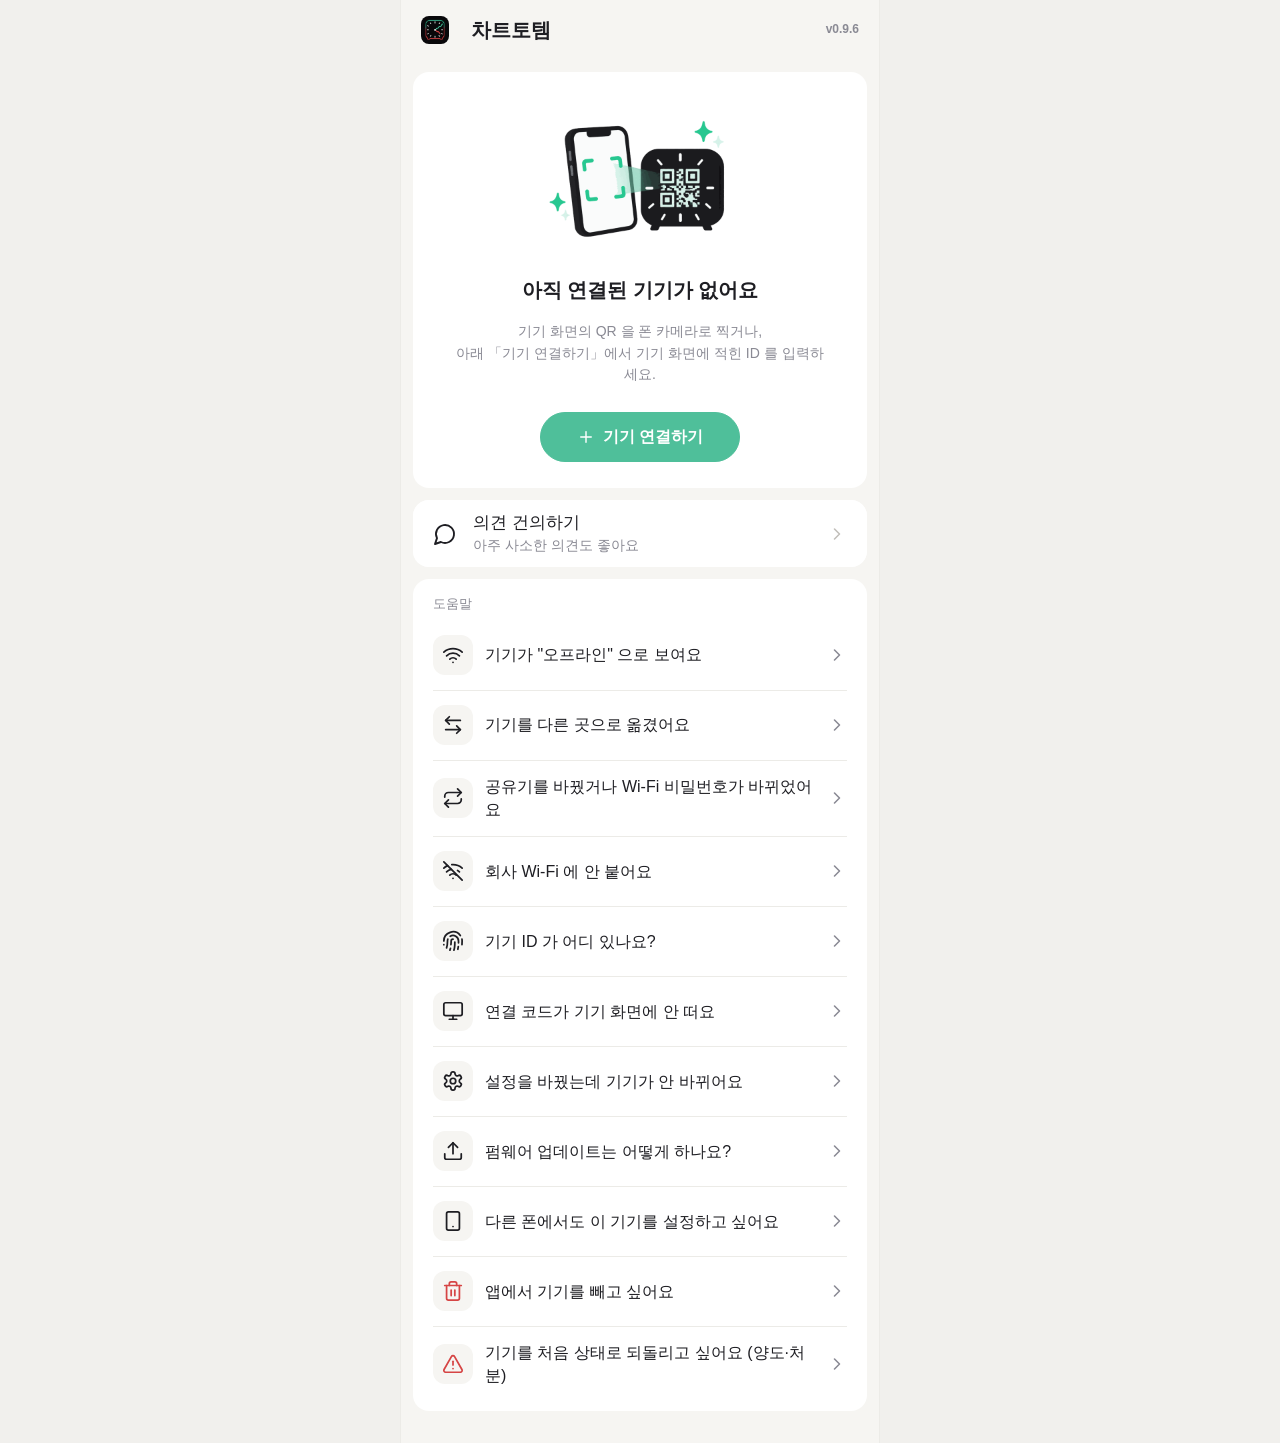
==== commit 7b466831: "런처 0.9.6: 「의견 건의하기」 — 도움말 위 메뉴 → 팝업에 자유롭게 입력 → 「제출되었습니다」 후 저절로 닫힘. 로그인·연락처 없음, 글·기기 ID·앱 버전만 전송(토큰 없" ====
--- a/index.html
+++ b/index.html
@@ -21,6 +21,7 @@
 <symbol id="i-search" viewBox="0 0 24 24"><circle cx="11" cy="11" r="8"/><path d="m21 21-4.3-4.3"/></symbol>
 <symbol id="i-x" viewBox="0 0 24 24"><path d="M18 6 6 18"/><path d="m6 6 12 12"/></symbol>
 <symbol id="i-plus" viewBox="0 0 24 24"><path d="M5 12h14"/><path d="M12 5v14"/></symbol>
+<symbol id="i-message-circle" viewBox="0 0 24 24"><path d="M7.9 20A9 9 0 1 0 4 16.1L2 22Z"/></symbol>
 <symbol id="i-check" viewBox="0 0 24 24"><path d="M20 6 9 17l-5-5"/></symbol>
 <symbol id="i-list" viewBox="0 0 24 24"><path d="M8 6h13"/><path d="M8 12h13"/><path d="M8 18h13"/><path d="M3 6h.01"/><path d="M3 12h.01"/><path d="M3 18h.01"/></symbol>
 <symbol id="i-monitor" viewBox="0 0 24 24"><rect width="20" height="14" x="2" y="3" rx="2"/><path d="M8 21h8"/><path d="M12 17v4"/></symbol>
@@ -61,10 +62,6 @@
 <symbol id="i-wifi-off" viewBox="0 0 24 24"><path d="M12 20h.01"/><path d="M8.5 16.429a5 5 0 0 1 7 0"/><path d="M5 12.859a10 10 0 0 1 5.17-2.69"/><path d="M19 12.859a10 10 0 0 0-2.007-1.523"/><path d="M2 8.82a15 15 0 0 1 4.177-2.643"/><path d="M22 8.82a15 15 0 0 0-11.288-3.764"/><path d="m2 2 20 20"/></symbol>
 <symbol id="i-arrow-left-right" viewBox="0 0 24 24"><path d="M8 3 4 7l4 4"/><path d="M4 7h16"/><path d="m16 21 4-4-4-4"/><path d="M20 17H4"/></symbol>
 <symbol id="i-house" viewBox="0 0 24 24"><path d="M15 21v-8a1 1 0 0 0-1-1h-4a1 1 0 0 0-1 1v8"/><path d="M3 10a2 2 0 0 1 .709-1.528l7-5.999a2 2 0 0 1 2.582 0l7 5.999A2 2 0 0 1 21 10v9a2 2 0 0 1-2 2H5a2 2 0 0 1-2-2z"/></symbol>
-<symbol id="i-calendar" viewBox="0 0 24 24"><path d="M8 2v4"/><path d="M16 2v4"/><rect width="18" height="18" x="3" y="4" rx="2"/><path d="M3 10h18"/><path d="M8 14h.01"/><path d="M12 14h.01"/><path d="M16 14h.01"/><path d="M8 18h.01"/><path d="M12 18h.01"/></symbol>
-<symbol id="i-moon" viewBox="0 0 24 24"><path d="M12 3a6 6 0 0 0 9 9 9 9 0 1 1-9-9Z"/></symbol>
-<symbol id="i-layers" viewBox="0 0 24 24"><path d="M12.83 2.18a2 2 0 0 0-1.66 0L2.6 6.08a1 1 0 0 0 0 1.83l8.58 3.91a2 2 0 0 0 1.66 0l8.58-3.9a1 1 0 0 0 0-1.83Z"/><path d="M2 12a1 1 0 0 0 .58.91l8.6 3.91a2 2 0 0 0 1.65 0l8.58-3.9A1 1 0 0 0 22 12"/><path d="M2 17a1 1 0 0 0 .58.91l8.6 3.91a2 2 0 0 0 1.65 0l8.58-3.9A1 1 0 0 0 22 17"/></symbol>
-<symbol id="i-google" viewBox="0 0 24 24"><path d="M21 12.2c0-.7-.1-1.3-.2-1.9H12v3.7h5.1a4.4 4.4 0 0 1-1.9 2.9v2.4h3.1c1.8-1.7 2.7-4.1 2.7-7.1Z"/><path d="M12 21c2.6 0 4.8-.9 6.3-2.3l-3.1-2.4c-.9.6-1.9.9-3.2.9-2.5 0-4.6-1.7-5.3-3.9H3.5v2.5A9 9 0 0 0 12 21Z"/><path d="M6.7 13.3a5.4 5.4 0 0 1 0-3.5V7.3H3.5a9 9 0 0 0 0 8.1l3.2-2.1Z"/><path d="M12 6.6c1.4 0 2.6.5 3.6 1.4l2.7-2.7A9 9 0 0 0 3.5 7.3l3.2 2.5c.7-2.2 2.8-3.2 5.3-3.2Z"/></symbol>
 </svg>
 <main class="app">
 <section class="page home on" data-page="/">
@@ -102,16 +99,14 @@
   </div>
 
   <div class="card">
-  <div class="caption">도움말</div>
-  <div class="faq" id="faq"></div>
+  <nav class="list">
+    <button class="menu" id="fbOpen"><svg class="ic" aria-hidden="true"><use href="#i-message-circle"/></svg><span class="mtext"><span class="mlbl">의견 건의하기</span><span class="msub">아주 사소한 의견도 좋아요</span></span><span class="chev"><svg class="ic" aria-hidden="true"><use href="#i-chevron-right"/></svg></span></button>
+  </nav>
   </div>
 
   <div class="card">
-  <div class="caption">정보</div>
-  <nav class="list">
-    <button class="menu" data-go="/privacy"><svg class="ic" aria-hidden="true"><use href="#i-shield"/></svg><span class="mtext"><span class="mlbl">개인정보처리방침</span></span><span class="chev"><svg class="ic" aria-hidden="true"><use href="#i-chevron-right"/></svg></span></button>
-    <button class="menu" data-go="/licenses"><svg class="ic" aria-hidden="true"><use href="#i-file-text"/></svg><span class="mtext"><span class="mlbl">오픈소스 라이선스</span></span><span class="chev"><svg class="ic" aria-hidden="true"><use href="#i-chevron-right"/></svg></span></button>
-  </nav>
+  <div class="caption">도움말</div>
+  <div class="faq" id="faq"></div>
   </div>
 
   <div class="band"></div>
@@ -146,51 +141,22 @@
   </div>
 </section>
 
-<section class="page" data-page="/privacy">
- <header class="top"><button class="back" aria-label="뒤로 가기"><svg class="ic" aria-hidden="true"><use href="#i-chevron-left"/></svg></button><h1 tabindex="-1">개인정보처리방침</h1></header>
- <div class="doc">
-  <p>차트토템은 책상 위에서 시세와 시각을 보여 주는 기기예요. <b>계정·이름·연락처 같은 개인정보는 받지 않아요.</b> 앱에서 어디서든 설정할 수 있도록 기기는 자기 상태를 중계 서버(Cloudflare Workers)에 올리고, 앱은 그 서버를 통해서만 기기와 대화해요. 아래에 무엇이 어디로 가고 어떻게 지우는지 적었어요.</p>
-  <h2>기기가 중계 서버에 올리는 것</h2>
-  <ul><li>기기 ID, 펌웨어 버전·변형(주식/코인), 기기 이름, 등록한 종목과 지금 시세, 화면 레이아웃·표시 설정, 밝기, 시간대</li><li>연결된 Wi-Fi 이름, 기기에 저장된 Wi-Fi 이름 목록, 「Wi-Fi 추가」에서 주변을 훑었을 때 보인 Wi-Fi 이름 목록, 공유기 안 사설 IP 주소</li><li>진단값(남은 메모리, 켜진 시간, 마지막 재시작 사유, 동기화 소요 시간)</li></ul>
-  <p class="small">서버는 기기마다 <b>마지막 상태 하나</b>만 덮어쓰며 보관하고, 과거 기록은 남기지 않아요. 기기 ↔ 서버 구간은 기기 사양 때문에 암호화되지 않은 HTTP 를 쓰고, 대신 기기만 아는 비밀키 서명으로 위변조를 막아요. 앱 ↔ 서버 구간은 HTTPS 예요.</p>
-  <h2>앱에서 설정할 때 서버를 거치는 것</h2>
-  <ul><li>바꾼 설정(종목·화면·이름 등)은 서버 대기열에 잠시 머물다 기기가 받아 가면 지워져요(최대 50개).</li><li><b>Wi-Fi 비밀번호</b>는 「Wi-Fi 추가 · 변경」에서만 보내요. 앱이 HTTPS 로 서버에 보내면 서버는 기기 전용 키로 암호화해 대기열에 넣고, 평문은 저장하지 않아요. 기기가 받아 가면 대기열에서도 지워져요.</li><li>종목 검색어와 시세 조회는 서버가 네이버 증권에 대신 물어봐요(주식 변형). 검색어는 저장하지 않아요.</li></ul>
-  <h2>앱 연결(페어링)</h2>
-  <ul><li>기기 화면의 6자리 코드로 앱을 연결하면 서버가 연결 토큰을 만들어 기기별로 보관해요(기기당 최대 20개). 토큰마다 만든 시각, 마지막 사용 시각, 연결한 브라우저 종류(브라우저가 보내는 User-Agent 앞 60자)를 함께 둬요. 사람을 식별하는 값은 없어요.</li><li>토큰은 연결한 폰의 브라우저 저장소에만 있어요. 앱의 ⋯ 메뉴 「기기 삭제」를 누르면 그 토큰을 서버에서도 폐기해요.</li></ul>
-  <h2>기기에 저장되는 것</h2>
-  <ul><li>등록한 종목, 화면 레이아웃·표시 설정, 밝기, 시간대, 기기 이름, 중계 서버용 비밀키</li><li>저장한 Wi-Fi 이름과 비밀번호 — 비밀번호는 기기 플래시 메모리에만 있고 서버에는 암호화된 채 잠시 머물 뿐 남지 않아요.</li></ul>
-  <h2>지우기</h2>
-  <ul><li><b>기기 초기화</b>(시스템 → 기기 초기화): 서버에 있는 이 기기의 기록(상태·대기열·연결 토큰·비밀키)을 모두 지우고, 기기도 종목·설정·Wi-Fi 를 지워 처음 상태로 돌아가요. 연결돼 있던 앱은 모두 끊겨요.</li><li><b>기기 삭제</b>(앱 홈의 ⋯ 메뉴): 이 폰의 연결만 끊어요. 기기와 다른 폰의 연결은 그대로예요.</li><li>초기화하지 않은 기기의 기록은 기기가 다시 동기화할 때마다 덮어쓰이며, 따로 지우기 전까지 서버에 남아요.</li></ul>
-  <h2>기기가 접속하는 곳</h2>
-  <ul><li><b>시세</b>: 주식 변형은 네이버 증권, 코인 변형은 Binance 의 공개 시세 API. 요청에는 종목 코드만 들어가요.</li><li><b>시각</b>: NTP 서버(pool.ntp.org, time.nist.gov)</li><li><b>중계 서버</b>(charttotem-cloud.jkinject.workers.dev, Cloudflare): 위의 상태 동기화, 설정 받기, 한글 글꼴 파일 다운로드, 펌웨어 업데이트 확인·다운로드(GitHub Release 를 서버가 대신 받아 전해 줘요)</li><li>그 외 분석·광고 서버에 접속하지 않아요.</li></ul>
-  <h2>앱 (charttotem.lalatap.kr)</h2>
-  <ul><li>GitHub Pages 가 정적 파일을 제공하고, 설정은 Cloudflare 의 중계 서버와만 통신해요. 쿠키·분석 도구·광고 스크립트가 없어요. 두 회사의 서버 접속 기록 처리는 각자의 개인정보처리방침을 따라요.</li><li>브라우저 저장소(localStorage)에는 연결한 기기 목록(기기 ID·연결 토큰·이름·변형·고른 아이콘), 홈 화면 추가 안내를 닫았는지, 오프라인용 앱 파일 캐시만 둬요. 어디에도 보내지 않아요.</li><li>코인 변형 설정 페이지는 코인 로고 이미지를 jsDelivr CDN 에서 받아요(요청에는 코인 심볼만 들어가요).</li></ul>
-  <h2>문의</h2>
-  <p>궁금한 점은 앱의 저장소(GitHub jkinject/charttotem)로 알려 주세요.</p>
-  <p class="small">최종 수정 2026-10-20</p>
- </div>
-</section>
-
-<section class="page" data-page="/licenses">
- <header class="top"><button class="back" aria-label="뒤로 가기"><svg class="ic" aria-hidden="true"><use href="#i-chevron-left"/></svg></button><h1 tabindex="-1">오픈소스 라이선스</h1></header>
- <div class="doc">
-  <p>차트토템 펌웨어와 설정 페이지는 아래 오픈소스를 사용해요. 각 라이선스 전문은 해당 프로젝트 저장소에 있어요.</p>
-  <div class="lic"><b>ESP8266 Arduino Core</b><span>LGPL-2.1 · github.com/esp8266/Arduino</span></div>
-  <div class="lic"><b>TFT_eSPI (Bodmer)</b><span>FreeBSD · MIT · github.com/Bodmer/TFT_eSPI — 화면 드라이버, Font7, FreeFonts(Adafruit GFX)</span></div>
-  <div class="lic"><b>QRCode (Richard Moore)</b><span>MIT · github.com/ricmoo/QRCode — 설정 QR</span></div>
-  <div class="lic"><b>LittleFS</b><span>BSD-3-Clause · github.com/littlefs-project/littlefs — 설정 저장</span></div>
-  <div class="lic"><b>lwIP</b><span>BSD-3-Clause · savannah.nongnu.org/projects/lwip — 네트워크</span></div>
-  <div class="lic"><b>BearSSL</b><span>MIT · bearssl.org — 코인 변형의 HTTPS</span></div>
-  <div class="lic"><b>Pretendard</b><span>SIL Open Font License 1.1 · github.com/orioncactus/pretendard — 기기 화면 한글 글꼴(비트맵 변환)</span></div>
-  <div class="lic"><b>Lucide Icons</b><span>ISC · lucide.dev — 설정 페이지 아이콘</span></div>
-  <div class="lic"><b>PlatformIO · Arduino</b><span>Apache-2.0 / LGPL — 빌드 도구와 프레임워크</span></div>
- </div>
-</section>
-
 </main>
+<div class="fb-bd hidden" id="fbBd">
+  <div class="fb" role="dialog" aria-modal="true" aria-labelledby="fbTitle">
+    <div id="fbForm">
+      <h2 id="fbTitle">의견 건의하기</h2>
+      <p>불편한 점, 바라는 기능, 뭐든 편하게 적어 주세요.</p>
+      <textarea id="fbText" rows="5" maxlength="2000" placeholder="자유롭게 적어 주세요" aria-label="의견"></textarea>
+      <div class="msg err hidden" id="fbMsg" role="alert"></div>
+      <div class="fb-note hidden" id="fbNote">연결된 기기 ID 가 함께 전달돼요</div>
+      <div class="fb-btns"><button id="fbCancel" type="button">취소</button><button id="fbSend" class="send" type="button" disabled>제출하기</button></div>
+    </div>
+    <div class="fb-done hidden" id="fbDone" role="status"><svg class="ic" aria-hidden="true"><use href="#i-check"/></svg><b>제출되었습니다</b></div>
+  </div>
+</div>
 <div class="toast" role="status" aria-live="polite" id="toast"></div>
 <script src="totems.js"></script>
-<script src="preview.js"></script>
 <script src="app.js"></script>
 </body>
 </html>
--- a/style.css
+++ b/style.css
@@ -20,7 +20,7 @@
 .offline button .ic{width:14px;height:14px}
 .top{height:56px;display:flex;align-items:center;gap:4px;padding:0 20px 0 8px;position:sticky;top:0;z-index:10;background:var(--bg)}
 .top h1{font-size:20px;font-weight:700;margin:0 0 0 4px;flex:1;min-width:0;white-space:nowrap;overflow:hidden;text-overflow:ellipsis}
-body:not(.cloud) [data-page="/screen"] .top h1{margin-left:12px}   /* IP 접속(로컬)은 앱 페이지가 맨 위라 뒤로 버튼이 없다 */
+.home .top h1{margin-left:12px}
 .back{width:44px;height:44px;display:grid;place-items:center;border-radius:12px;color:var(--tx)}
 .back .ic{width:26px;height:26px;stroke-width:2.2}
 .conn{display:flex;align-items:center;gap:6px;font-size:13px;color:var(--mut);font-weight:600}
@@ -198,8 +198,6 @@
 .editbtn .ic{width:18px;height:18px}
 .seg .updn{display:inline-flex;gap:1px;margin-right:5px;font-size:10px;line-height:1}
 .seg .updn b{font-weight:900}
-.namerow{display:flex;align-items:center;gap:2px;min-height:32px}
-.namerow .pname-edit{font-size:17px;width:min(50vw,200px)}
 .pname-edit{font:inherit;font-size:22px;font-weight:700;color:var(--tx);border:0;border-bottom:2px solid var(--ac);border-radius:0;background:none;padding:0 2px;width:min(56vw,220px);outline:none;vertical-align:baseline}
 .editbtn.on{color:var(--ac)}
 .chk{display:flex;align-items:center;gap:8px;font-size:14px;color:var(--mut);flex:1}
@@ -208,7 +206,7 @@
 .scount{display:inline-flex;align-items:center;gap:8px}
 .spin{width:14px;height:14px;border-radius:50%;border:2px solid #0002;border-top-color:var(--ac);animation:spin .8s linear infinite;flex:none}
 @keyframes spin{to{transform:rotate(360deg)}}
-.segrow{display:flex;align-items:center;gap:4px;padding:0 20px 14px;position:relative}   /* 아래 여백: 세그먼트(--bg2)가 같은 색 구분 띠(.band)에 붙어 깨져 보이지 않게 (3.0.1) */
+.segrow{display:flex;align-items:center;gap:4px;padding:0 20px;position:relative}
 .segrow .seg.wide{flex:1;margin:4px 0 0}
 .info{width:36px;height:36px;display:grid;place-items:center;color:var(--mut);border-radius:50%;flex:none;margin-top:4px}
 .info .ic{width:20px;height:20px}
@@ -238,18 +236,6 @@
 .newtag{display:inline-block;font-size:10px;font-weight:800;line-height:1.5;color:#fff;background:var(--ac);border-radius:5px;padding:1px 5px;margin-left:6px;vertical-align:2px;letter-spacing:.04em}
 .pillbtn{flex:none;background:var(--ac);color:#fff;font-weight:700;font-size:14px;padding:9px 14px;border-radius:999px}
 .pillbtn:disabled{opacity:.5}
-
-/* ---- v3.0.0 앱 플랫폼: 앱 페이지(칩 · 탭), 공통 페이지, 디데이 편집 ---- */
-.appchips{display:flex;gap:8px;padding:8px 20px 6px;overflow-x:auto;scrollbar-width:none}.appchips::-webkit-scrollbar{display:none}
-.appchip{flex:none;display:flex;align-items:center;gap:6px;padding:7px 12px 7px 8px;border-radius:999px;background:var(--bg2);color:var(--mut);font-weight:600;font-size:14px;border:2px solid transparent;white-space:nowrap}
-.appchip .ic{width:18px;height:18px}.appchip.on{background:#fff;color:var(--tx);border-color:var(--ac)}.appchip.run i{width:7px;height:7px;border-radius:50%;background:var(--ac)}
-.appchip.locked{opacity:.5}
-.onchip{display:inline-flex;align-items:center;gap:6px;font-size:13px;font-weight:600;color:#2e8f6e;white-space:nowrap}.onchip .dot{width:8px;height:8px;border-radius:50%;background:var(--ac)}
-.tabs{display:flex;margin:4px 20px 0;border-bottom:1px solid var(--ln)}
-.tabs button{flex:1;padding:12px 0;font-weight:700;font-size:15px;color:var(--mut);border-bottom:2px solid transparent;margin-bottom:-1px;text-align:center}
-.tabs button.on{color:var(--ac);border-color:var(--ac)}
-.formrow .lbl{font-size:14px;color:var(--mut);flex:none;min-width:48px}
-.ddrow .dv{margin-left:auto;font-weight:700;font-variant-numeric:tabular-nums;flex:none}.ddrow .dv.past{color:var(--mut)}.ddrow .dv.today{color:var(--ac)}
 
 /* 런처 전용 스타일. tools/gen_launcher.py 가 firmware/tools/web/settings.css 뒤에 이어 붙여 style.css 를 만든다 (직접 style.css 를 고치지 말 것). */
 /* ---- 런처 전용 ---- */
@@ -350,6 +336,34 @@
 .tile b{font-size:15px;font-weight:700;line-height:1.2}
 .tile span{font-size:12px;color:var(--mut);line-height:1.3}
 .tiles.disabled{opacity:.45;pointer-events:none}
+/* 의견 건의하기 팝업: 폰 키보드에 가리지 않게 위쪽에 */
+.fb-bd{position:fixed;inset:0;z-index:50;background:#0006;display:flex;align-items:flex-start;justify-content:center;padding:max(10vh,24px) 16px 16px;overflow:auto}
+.fb{width:100%;max-width:420px;box-sizing:border-box;background:var(--bg);border-radius:18px;padding:22px 20px 16px;color:var(--tx)}
+.fb h2{margin:0;font-size:18px;font-weight:700;line-height:1.3}
+.fb p{margin:6px 0 14px;font-size:14px;color:var(--mut);line-height:1.45}
+.fb textarea{display:block;width:100%;box-sizing:border-box;min-height:132px;padding:12px 14px;border:0;border-radius:12px;background:var(--bg2);color:inherit;font:inherit;font-size:16px;line-height:1.5;resize:none;outline:0}
+.fb textarea:focus{box-shadow:inset 0 0 0 1.5px var(--tx)}
+.fb .msg{margin:10px 0 0;padding:0}
+.fb-note{margin-top:10px;font-size:12px;color:var(--mut)}
+.fb-btns{display:grid;grid-template-columns:1fr 1.6fr;gap:8px;margin-top:14px}
+.fb-btns button{min-height:48px;border-radius:12px;background:var(--bg2);font-size:15px;font-weight:700;text-align:center}
+.fb-btns .send{background:var(--tx);color:var(--bg)}
+.fb-btns .send:disabled{opacity:.35;cursor:default}
+.fb-done{display:flex;flex-direction:column;align-items:center;gap:10px;padding:26px 0 20px;cursor:pointer}
+.fb-done .ic{width:44px;height:44px;padding:10px;box-sizing:border-box;border-radius:50%;background:var(--ac2);color:#2e8f6e}
+.fb-done b{font-size:17px;font-weight:700}
+/* 앱 전환 행 (올인원 기기만): 타일 아래 전체 폭. 타일 칸 사이와 같은 10px 간격이 되도록 .tiles 아래 여백만큼 끌어올린다 */
+.appsw{display:flex;align-items:center;gap:10px;margin:-8px 20px 18px;padding:8px 8px 8px 14px;min-height:56px;box-sizing:border-box;border-radius:12px;background:var(--bg2);color:var(--tx)}
+.appsw>.ic{width:22px;height:22px;flex:none}
+.appsw .aswtext{flex:1;min-width:0;display:flex;flex-direction:column;gap:2px}
+.appsw .aswtext b{font-size:15px;font-weight:700;line-height:1.25}
+.appsw .aswtext span{font-size:12px;color:var(--mut);line-height:1.3}
+.appsw .aswbtn{flex:none;min-height:40px;padding:0 14px;border-radius:999px;background:var(--tx);color:var(--bg);font-size:14px;font-weight:700;white-space:nowrap}
+.appsw .aswbtn:active{opacity:.8}
+.appsw .aswbtn:disabled{opacity:.35;cursor:default}
+.appsw.busy>.ic{color:var(--mut);animation:aswspin 1.6s linear infinite}
+@keyframes aswspin{to{transform:rotate(360deg)}}
+@media (prefers-reduced-motion:reduce){.appsw.busy>.ic{animation:none}}
 /* 홈: 연한 바탕(--bg2) 위에 흰 카드 (참고 디자인에 맞춘 홈 전용 예외. 설정 페이지는 플랫 리스트 그대로) */
 .page.home{background:var(--bg2);padding-bottom:32px;min-height:100vh}
 .page.home .top{background:var(--bg2)}
@@ -379,28 +393,3 @@
 .faq-q .qic.danger .ic{color:var(--danger)}
 .faq-item.open .faq-q .qic .ic{transform:none}
 .faq-a.doc{padding-left:72px}
-
-/* ---- 0.10 앱 플랫폼 홈: 미리보기 + 켜진 앱 · 앱 아이콘 줄 · 공통 2열 (시안 B) ---- */
-.devbody.disabled{opacity:.45;pointer-events:none}
-.devprev{display:flex;align-items:center;gap:16px;padding:4px 20px 8px}
-.devprev .scr{width:150px;height:150px;flex:none;background:var(--screen);border-radius:16px;padding:6px}
-.devprev canvas{width:100%;height:100%;display:block;border-radius:9px}
-.pinfo{display:flex;flex-direction:column;gap:6px;min-width:0;flex:1}
-.papp{font-size:19px;font-weight:700;line-height:1.25}.play{font-size:13px;color:var(--mut)}
-.btnpill{display:inline-flex;align-items:center;justify-content:center;align-self:flex-start;background:var(--ac);color:#fff;font-weight:700;font-size:15px;padding:10px 22px;border-radius:999px;text-decoration:none;margin-top:4px}
-.approw{display:flex;gap:12px;padding:2px 20px 10px;overflow-x:auto;scrollbar-width:none}.approw::-webkit-scrollbar{display:none}
-.appbtn{flex:none;display:flex;flex-direction:column;align-items:center;gap:6px;width:66px;font-size:12px;color:var(--tx);position:relative}
-.appbtn .tileic{width:56px;height:56px;border-radius:17px;display:grid;place-items:center;background:var(--bg2);border:2px solid transparent;color:var(--tx)}
-.appbtn .tileic .ic{width:26px;height:26px}
-.tileic.kstock{background:#FBE3DA}.tileic.coin{background:#FBF1C7}.tileic.clock{background:#E6E4F7}.tileic.dday{background:#DDEBF9}
-.appbtn.on .tileic{border-color:var(--ac);box-shadow:0 0 0 3px var(--ac2)}.appbtn.on span{color:#2e8f6e;font-weight:700}
-.appbtn.on:after{content:"";position:absolute;top:4px;right:6px;width:8px;height:8px;border-radius:50%;background:var(--ac);border:2px solid #fff}
-.appbtn small{font-size:10px;color:var(--mut);margin-top:-4px}
-.common2{display:grid;grid-template-columns:1fr 1fr;gap:10px;padding:2px 20px 18px}
-.cbtn{display:flex;align-items:center;gap:10px;padding:13px 12px;border-radius:12px;background:var(--bg2);color:var(--tx);text-decoration:none;font-weight:600;font-size:15px;min-height:50px}
-.cbtn .ic{width:20px;height:20px;color:var(--tx);flex:none}.cbtn span{flex:1;min-width:0;font-size:14px;line-height:1.2;word-break:keep-all}.cbtn small{font-size:11px;color:var(--mut);flex:none}
-.cbtn.off{opacity:.5}.cbtn:active{background:var(--ac2)}
-.page.home .caption{padding:10px 20px 6px}
-/* 0.10.2: 공통 「Wi-Fi」·「시스템」 아래 상태 한 줄 (연결된 Wi-Fi 이름 · 펌웨어 버전 · NEW) */
-.cbtn span .sub{display:block;font-size:11px;color:var(--mut);margin-top:2px;white-space:nowrap;overflow:hidden;text-overflow:ellipsis;font-weight:500}
-.cbtn span .sub .newtag{vertical-align:0;margin-left:4px}
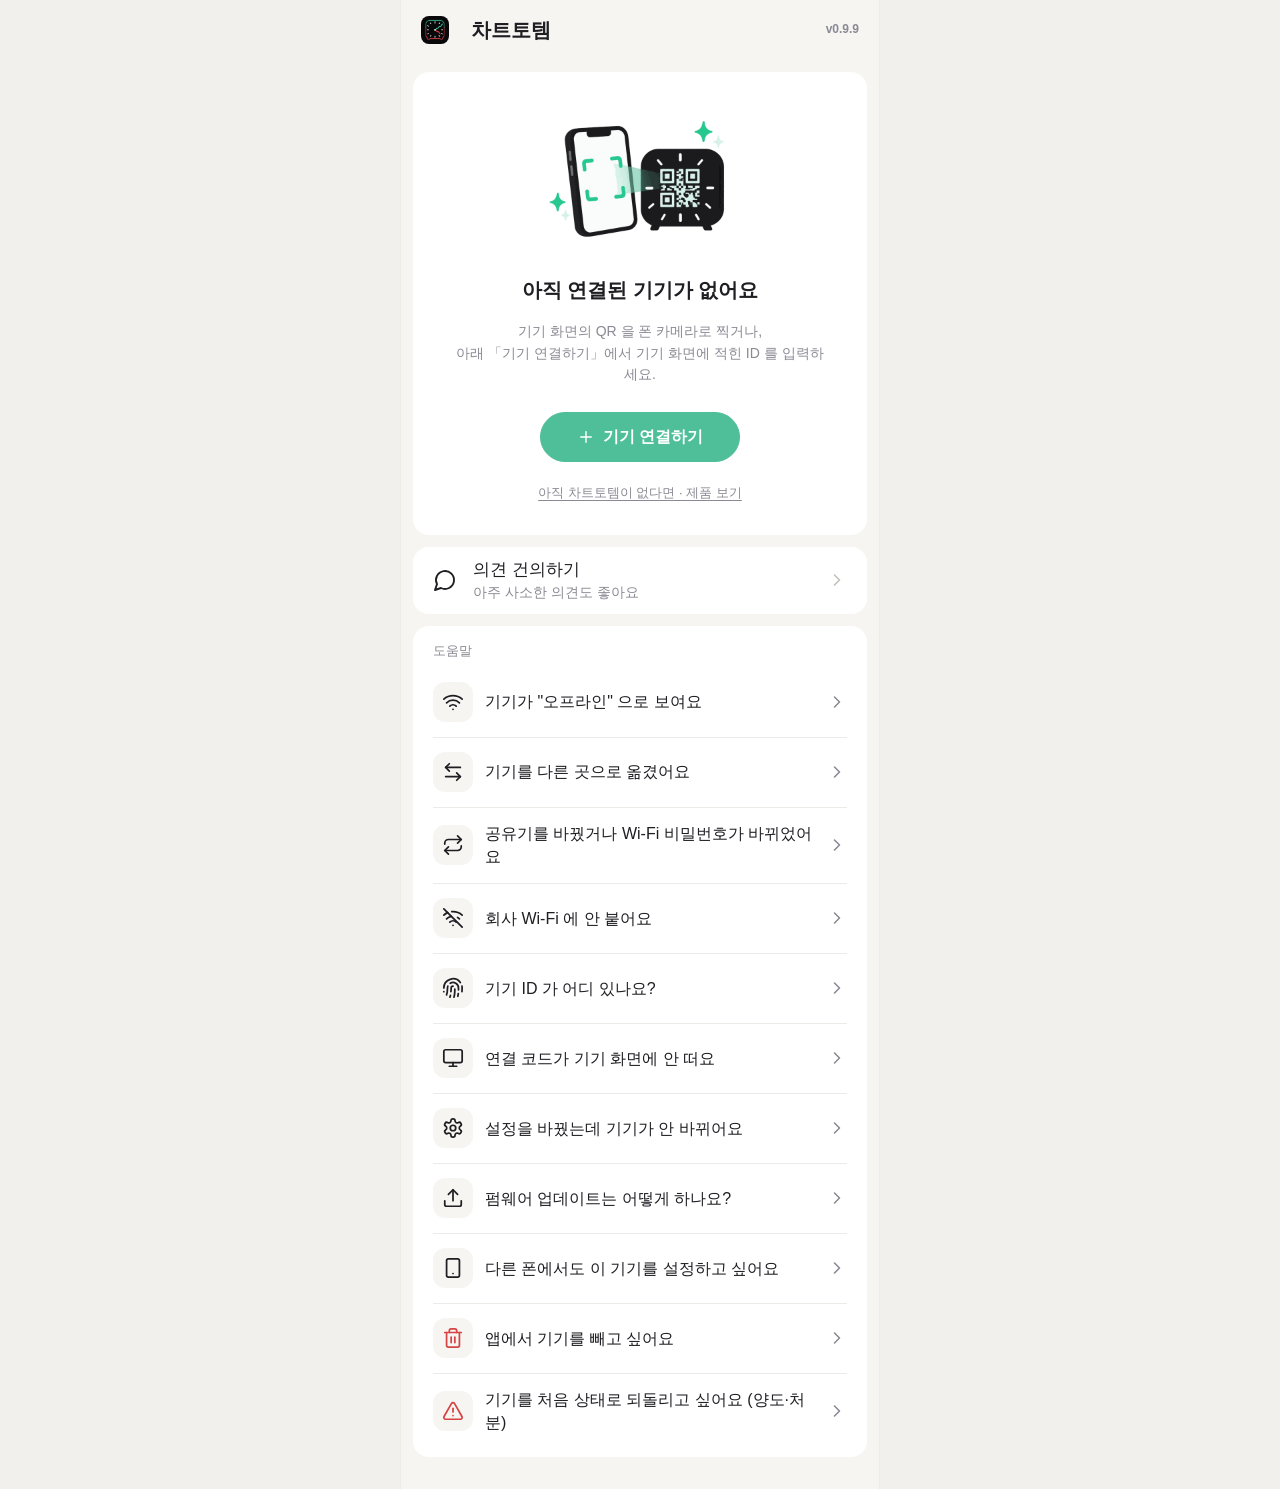
==== commit e49ad8f3: "런처 0.9.9: 제품 소개 사이트 /stock-clock/ · /coin-clock/ (검색 유입 → 네이버 스토어 구매) — 루트(/)는 고객이 쓰는 설정 앱이라 그대로 두고," ====
--- a/index.html
+++ b/index.html
@@ -3,8 +3,9 @@
 <head>
 <meta charset="utf-8">
 <meta name="viewport" content="width=device-width,initial-scale=1,viewport-fit=cover">
-<title>차트토템</title>
-<meta name="description" content="책상에 세워두는 투자자의 작은 토템 — 어디서든 차트토템 기기 설정">
+<title>차트토템 | 책상 위 주식시계·코인시계 설정 앱</title>
+<meta name="description" content="차트토템 주식시계·코인시계의 설정 앱입니다. 기기 연결, 종목과 화면 설정을 폰 브라우저에서 바로 합니다. 제품이 궁금하다면 소개 페이지에서 화면 15가지와 가격을 확인하세요.">
+<link rel="canonical" href="https://charttotem.lalatap.kr/">
 <link rel="manifest" href="manifest.json">
 <link rel="icon" href="icons/icon-192.png">
 <link rel="apple-touch-icon" href="icons/icon-180.png">
@@ -84,6 +85,7 @@
     <b>아직 연결된 기기가 없어요</b>
     <div class="hint">기기 화면의 QR 을 폰 카메라로 찍거나,<br>아래 「기기 연결하기」에서 기기 화면에 적힌 ID 를 입력하세요.</div>
     <button class="btn primary pill" data-go="/add"><svg class="ic" aria-hidden="true"><use href="#i-plus"/></svg>기기 연결하기</button>
+    <a class="shoplink" href="/stock-clock/">아직 차트토템이 없다면 · 제품 보기</a>
   </div>
 
   <div class="hintbox card hidden" id="installCard">
--- a/style.css
+++ b/style.css
@@ -372,6 +372,7 @@
 .page.home .band{display:none}
 .page.home .caption{padding-top:16px}
 .hero-empty.card{padding:24px 20px 26px}
+.hero-empty .shoplink{display:block;margin-top:16px;padding:6px 0;font-size:13px;color:var(--mut);text-underline-offset:3px}
 .hero-empty .illus-img{width:min(280px,76vw);height:auto;display:block;margin:0 auto 12px}
 .devhead .thumb img{width:100%;height:100%;display:block;object-fit:contain}
 .devhead .thumb img+svg{display:none}
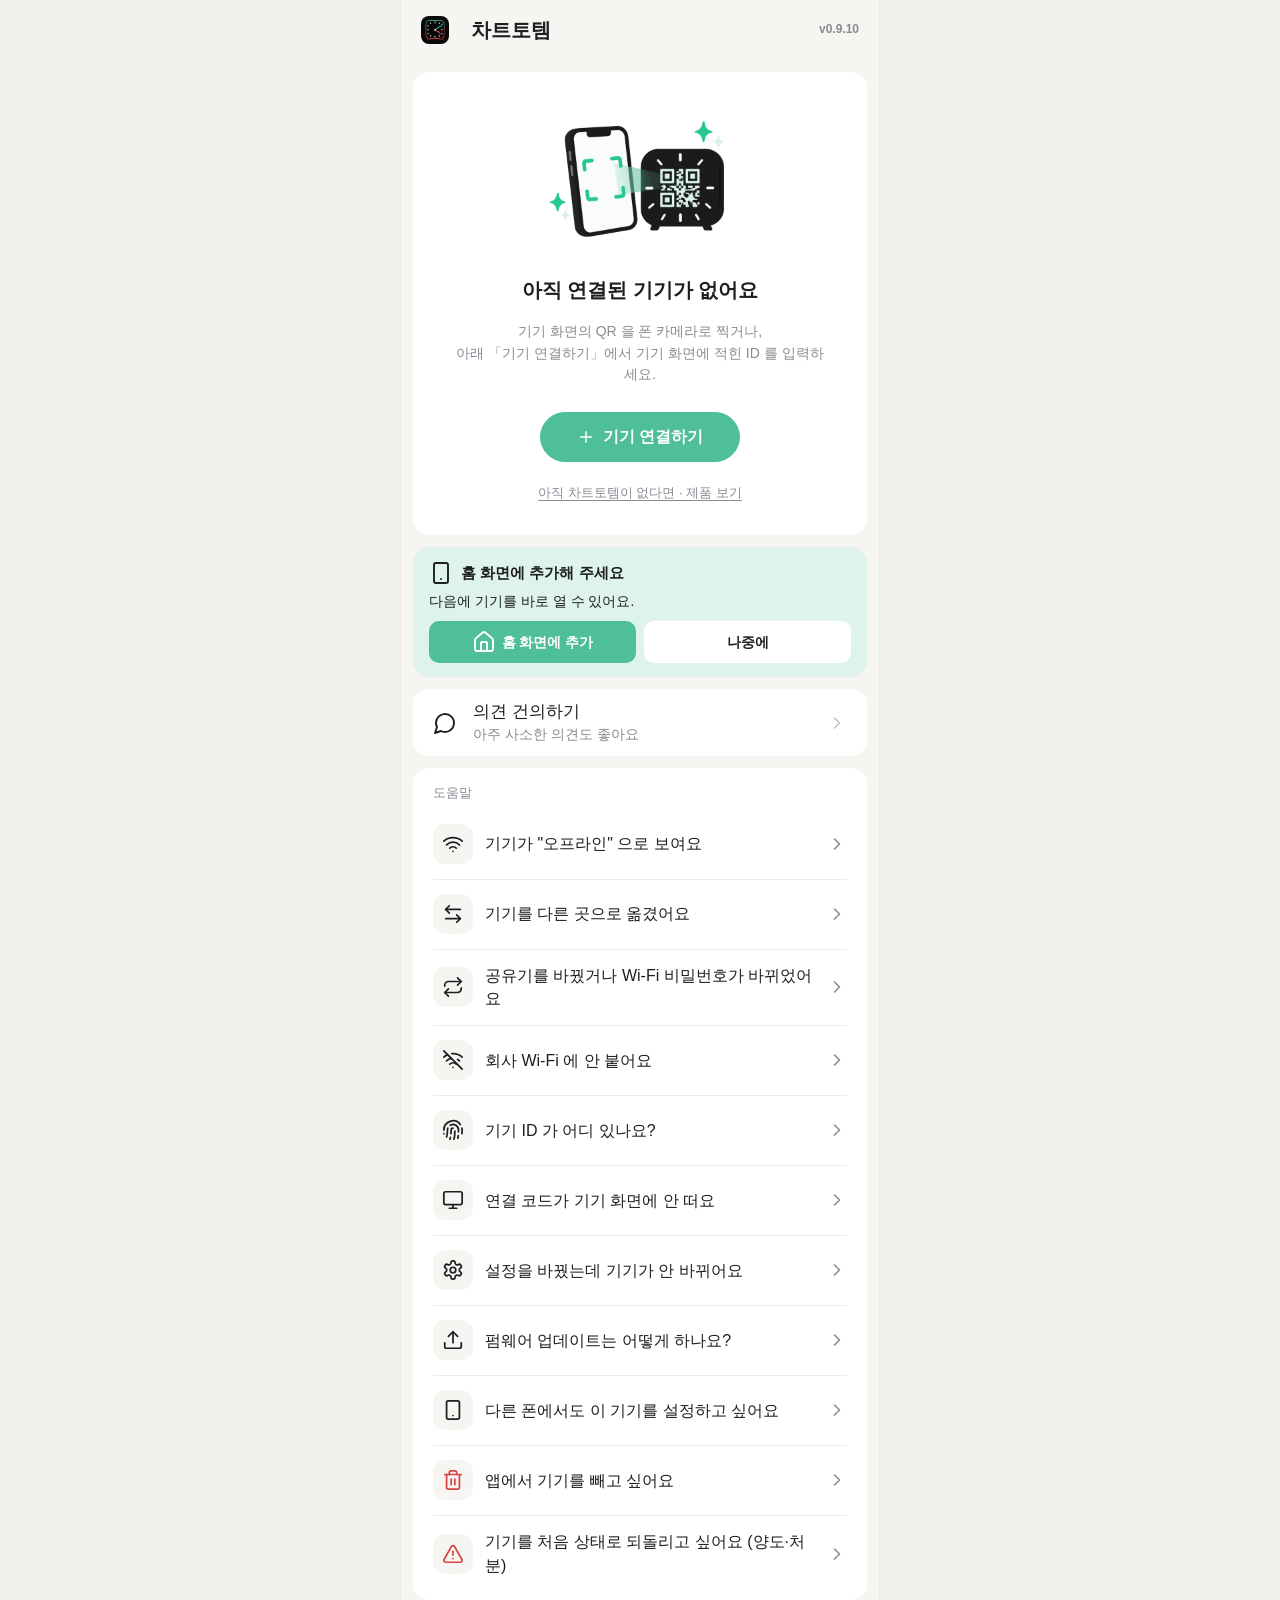
==== commit 4e8715f1: "런처 0.9.10: 방문 통계(Google Analytics) — 앱이 얼마나 쓰이는지 보려고 홈과 설정 페이지에 ga.js(속성 「차트토템 설정 앱」 G-REG9Z4T9H8, 소" ====
--- a/index.html
+++ b/index.html
@@ -6,6 +6,7 @@
 <title>차트토템 | 책상 위 주식시계·코인시계 설정 앱</title>
 <meta name="description" content="차트토템 주식시계·코인시계의 설정 앱입니다. 기기 연결, 종목과 화면 설정을 폰 브라우저에서 바로 합니다. 제품이 궁금하다면 소개 페이지에서 화면 15가지와 가격을 확인하세요.">
 <link rel="canonical" href="https://charttotem.lalatap.kr/">
+<meta name="google-site-verification" content="C6ULJjov_X2AhCL-xVT1UzCFTfvrDdatXsUdNp3whbs">
 <link rel="manifest" href="manifest.json">
 <link rel="icon" href="icons/icon-192.png">
 <link rel="apple-touch-icon" href="icons/icon-180.png">
@@ -160,5 +161,6 @@
 <div class="toast" role="status" aria-live="polite" id="toast"></div>
 <script src="totems.js"></script>
 <script src="app.js"></script>
+<script src="ga.js"></script>
 </body>
 </html>
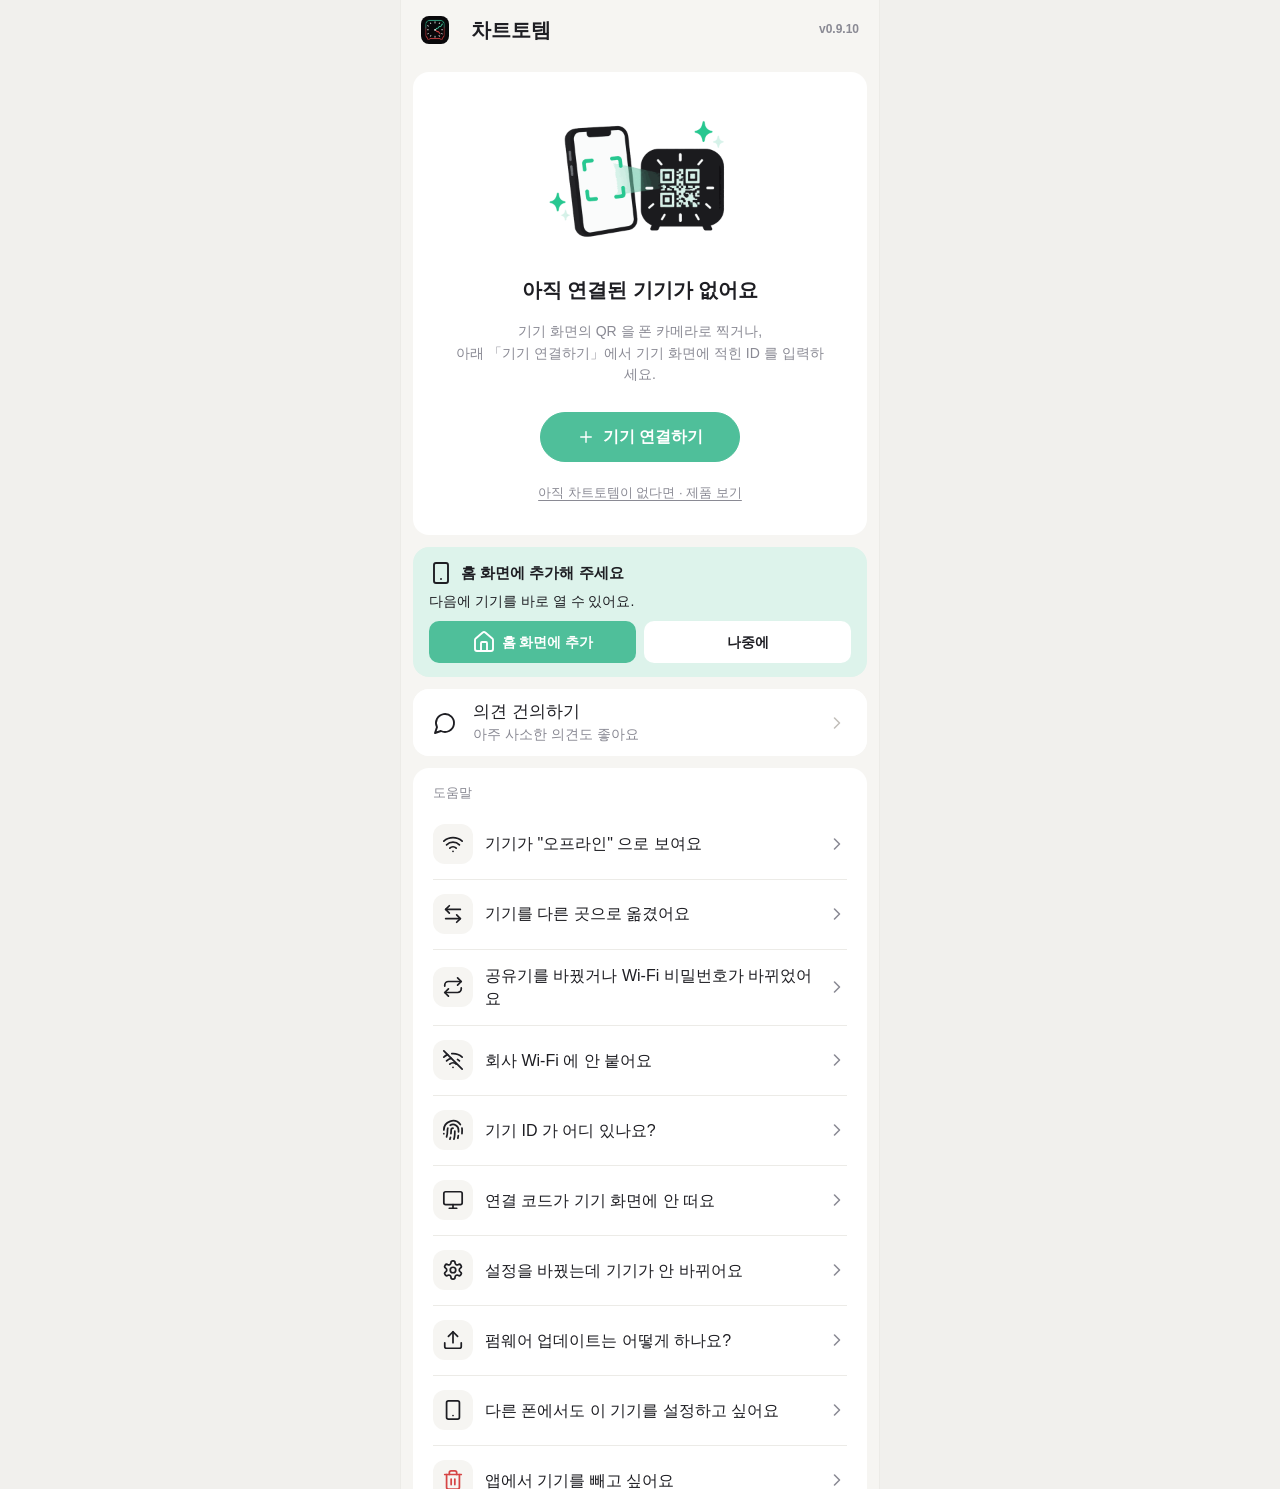
==== commit a2009d87: "네이버 서치어드바이저 소유 확인: 루트에 확인 파일(naver74ec…2a2d.html)과 index.html 에 naver-site-verification 메타 — 둘 중 하나만" ====
--- a/index.html
+++ b/index.html
@@ -7,6 +7,7 @@
 <meta name="description" content="차트토템 주식시계·코인시계의 설정 앱입니다. 기기 연결, 종목과 화면 설정을 폰 브라우저에서 바로 합니다. 제품이 궁금하다면 소개 페이지에서 화면 15가지와 가격을 확인하세요.">
 <link rel="canonical" href="https://charttotem.lalatap.kr/">
 <meta name="google-site-verification" content="C6ULJjov_X2AhCL-xVT1UzCFTfvrDdatXsUdNp3whbs">
+<meta name="naver-site-verification" content="ce55c34e997413605756466050e4f0c52d5f056b">
 <link rel="manifest" href="manifest.json">
 <link rel="icon" href="icons/icon-192.png">
 <link rel="apple-touch-icon" href="icons/icon-180.png">
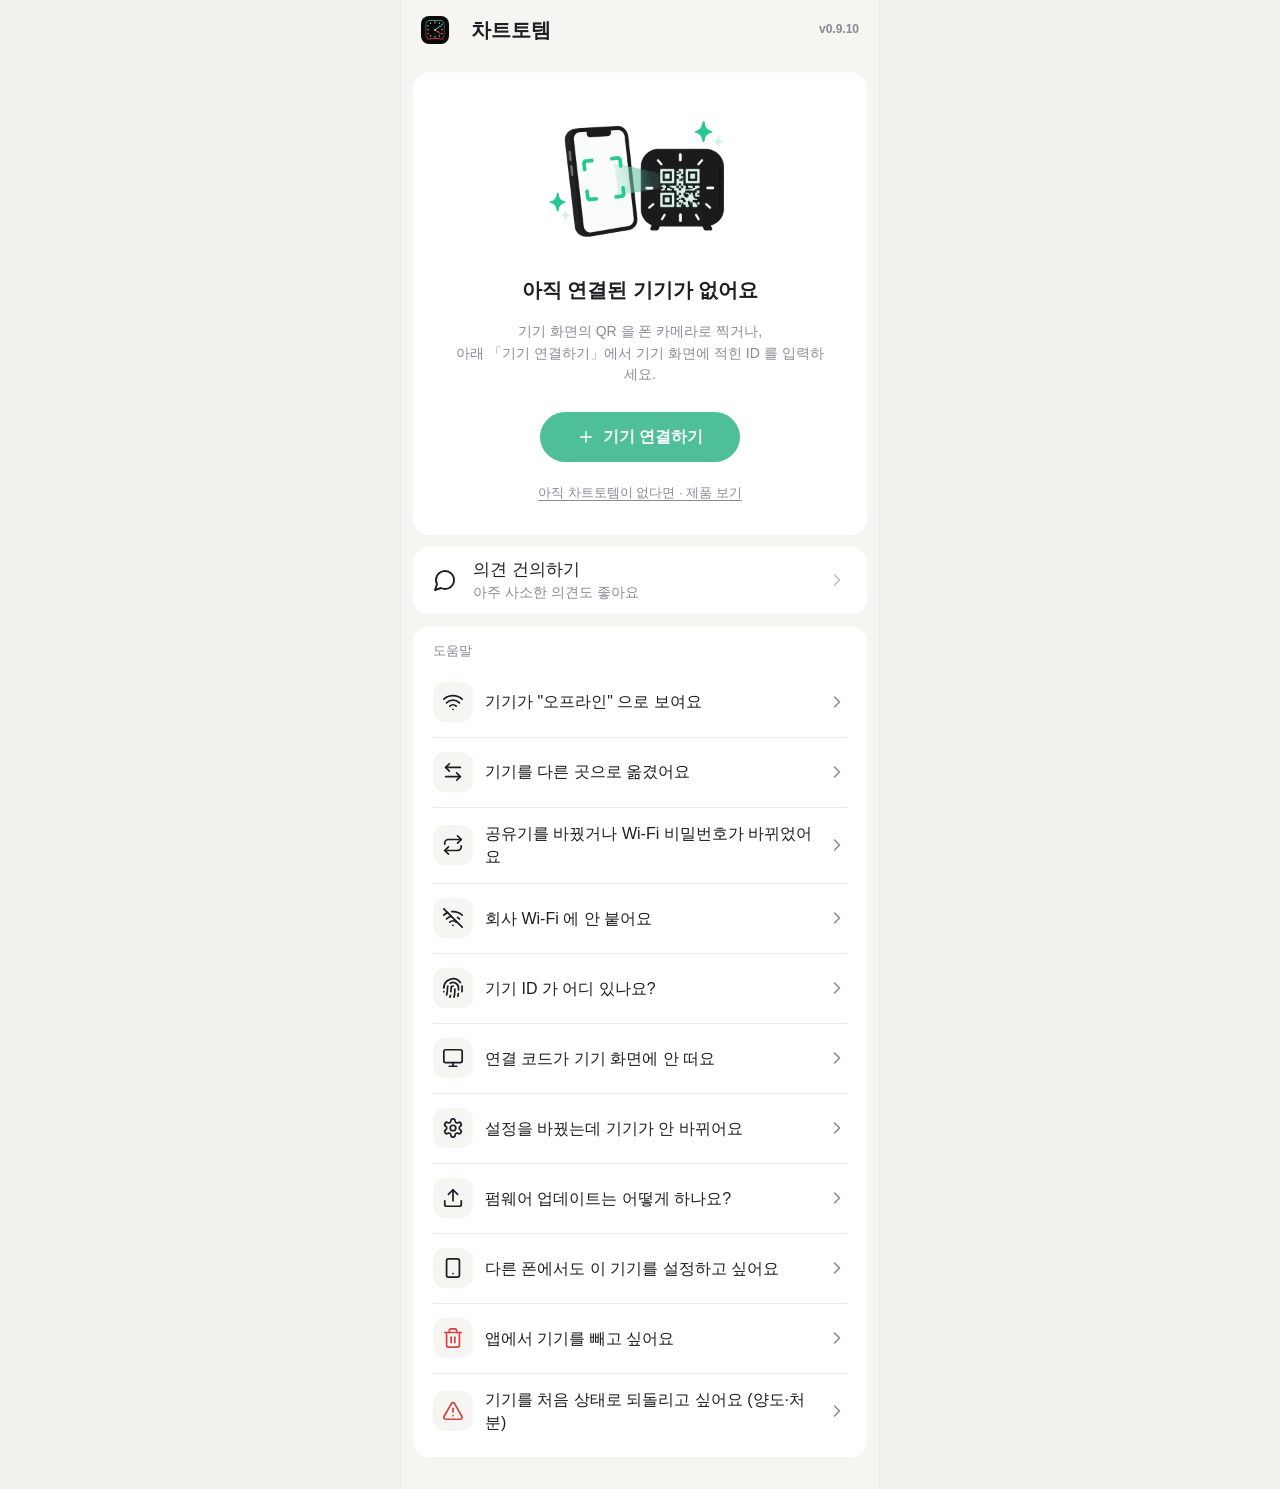
==== commit 6f2f4cdf: "네이버 서치어드바이저 진단 반영: 첫 화면에 Open Graph 태그(제목·설명·주소·사진), 설명 문구를 80자 이내로 (첫 화면·주식시계·코인시계) Co-Authored-By:" ====
--- a/index.html
+++ b/index.html
@@ -4,8 +4,18 @@
 <meta charset="utf-8">
 <meta name="viewport" content="width=device-width,initial-scale=1,viewport-fit=cover">
 <title>차트토템 | 책상 위 주식시계·코인시계 설정 앱</title>
-<meta name="description" content="차트토템 주식시계·코인시계의 설정 앱입니다. 기기 연결, 종목과 화면 설정을 폰 브라우저에서 바로 합니다. 제품이 궁금하다면 소개 페이지에서 화면 15가지와 가격을 확인하세요.">
+<meta name="description" content="차트토템 주식시계·코인시계 설정 앱. 기기 연결과 종목·화면 설정을 폰 브라우저에서 바로 합니다. 화면 15가지와 가격은 소개 페이지에서.">
 <link rel="canonical" href="https://charttotem.lalatap.kr/">
+<meta property="og:type" content="website">
+<meta property="og:site_name" content="차트토템">
+<meta property="og:locale" content="ko_KR">
+<meta property="og:title" content="차트토템 | 책상 위 주식시계·코인시계 설정 앱">
+<meta property="og:description" content="차트토템 주식시계·코인시계 설정 앱. 기기 연결과 종목·화면 설정을 폰 브라우저에서 바로 합니다. 화면 15가지와 가격은 소개 페이지에서.">
+<meta property="og:url" content="https://charttotem.lalatap.kr/">
+<meta property="og:image" content="https://charttotem.lalatap.kr/site/img/og-stock.jpg">
+<meta property="og:image:width" content="1200">
+<meta property="og:image:height" content="630">
+<meta name="twitter:card" content="summary_large_image">
 <meta name="google-site-verification" content="C6ULJjov_X2AhCL-xVT1UzCFTfvrDdatXsUdNp3whbs">
 <meta name="naver-site-verification" content="ce55c34e997413605756466050e4f0c52d5f056b">
 <link rel="manifest" href="manifest.json">
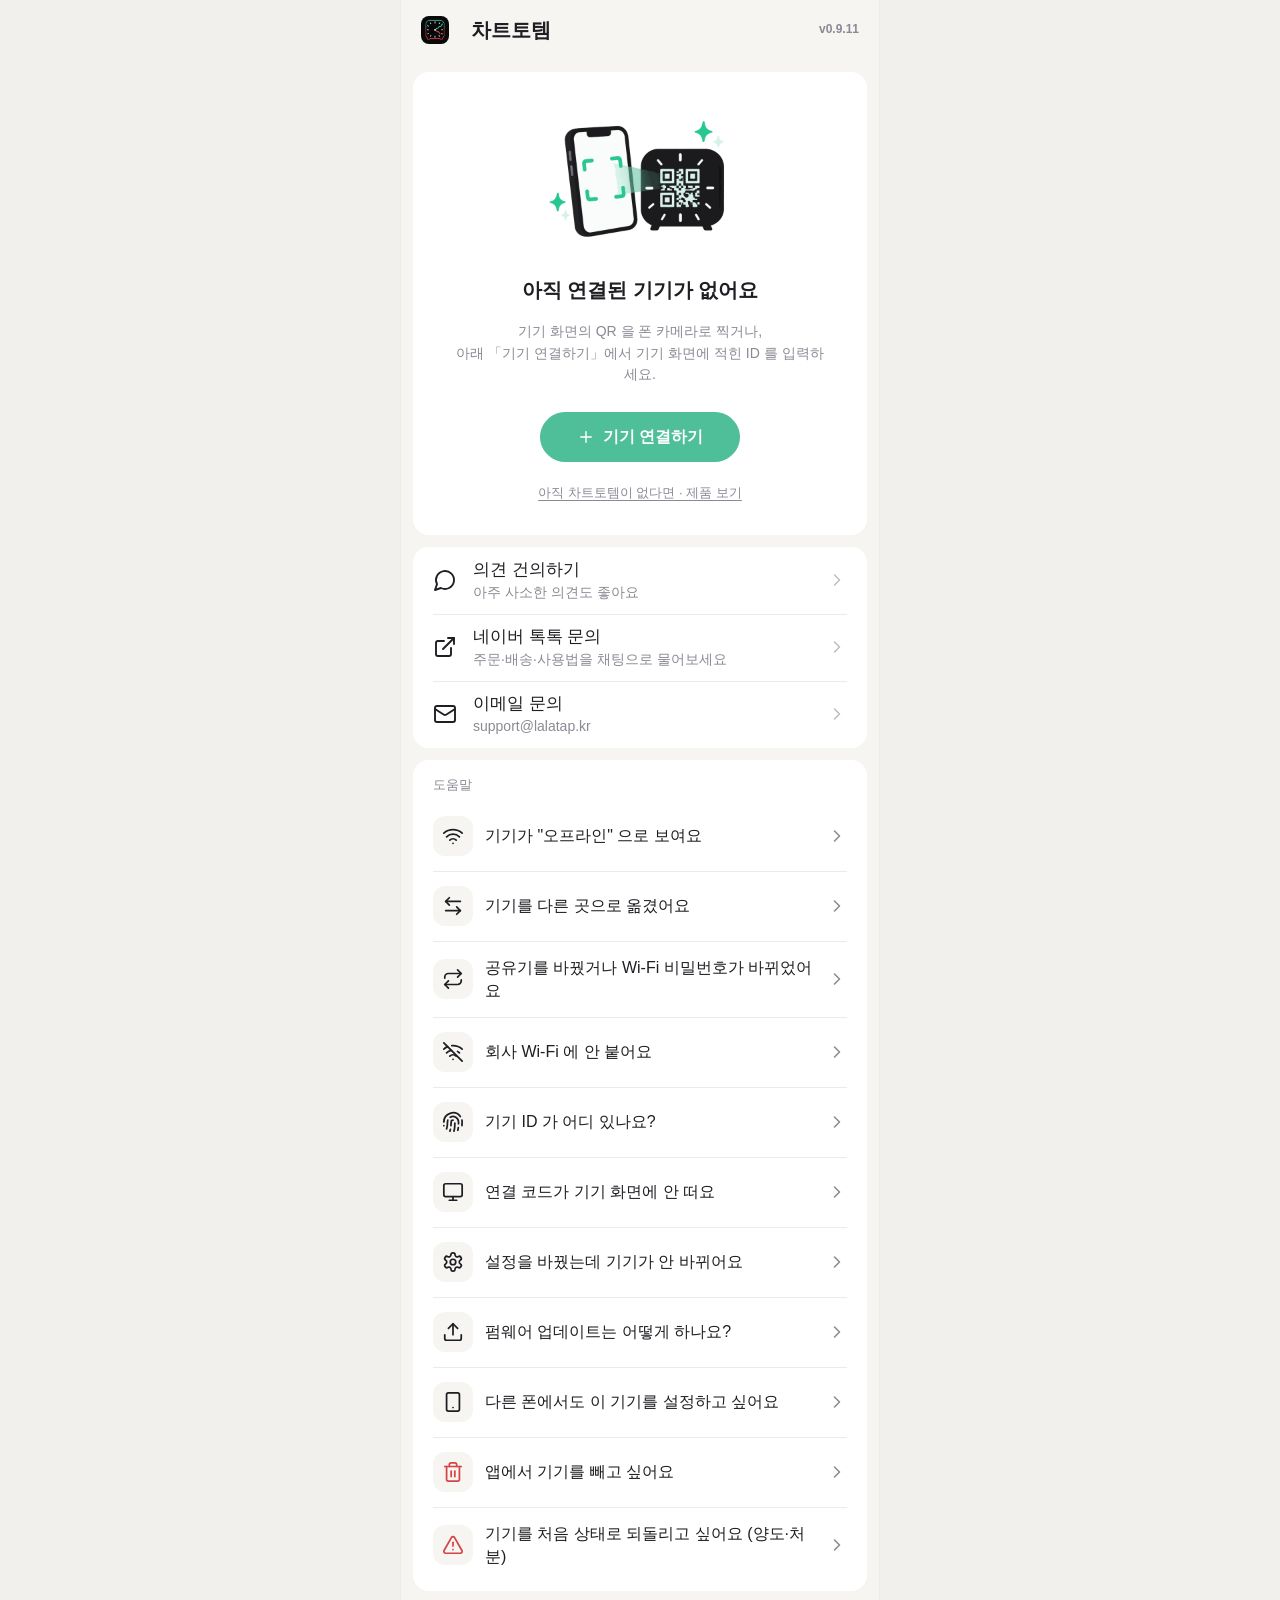
==== commit 7184b69f: "런처 0.9.11 문의 창구: 네이버 톡톡(talk.naver.com/ct/wh9xfth)과 이메일(support@lalatap.kr) — 앱 첫 화면 「의견 건의하기」 아래 메뉴" ====
--- a/index.html
+++ b/index.html
@@ -35,6 +35,7 @@
 <symbol id="i-x" viewBox="0 0 24 24"><path d="M18 6 6 18"/><path d="m6 6 12 12"/></symbol>
 <symbol id="i-plus" viewBox="0 0 24 24"><path d="M5 12h14"/><path d="M12 5v14"/></symbol>
 <symbol id="i-message-circle" viewBox="0 0 24 24"><path d="M7.9 20A9 9 0 1 0 4 16.1L2 22Z"/></symbol>
+<symbol id="i-mail" viewBox="0 0 24 24"><rect width="20" height="16" x="2" y="4" rx="2"/><path d="m22 7-8.97 5.7a1.94 1.94 0 0 1-2.06 0L2 7"/></symbol>
 <symbol id="i-check" viewBox="0 0 24 24"><path d="M20 6 9 17l-5-5"/></symbol>
 <symbol id="i-list" viewBox="0 0 24 24"><path d="M8 6h13"/><path d="M8 12h13"/><path d="M8 18h13"/><path d="M3 6h.01"/><path d="M3 12h.01"/><path d="M3 18h.01"/></symbol>
 <symbol id="i-monitor" viewBox="0 0 24 24"><rect width="20" height="14" x="2" y="3" rx="2"/><path d="M8 21h8"/><path d="M12 17v4"/></symbol>
@@ -115,6 +116,8 @@
   <div class="card">
   <nav class="list">
     <button class="menu" id="fbOpen"><svg class="ic" aria-hidden="true"><use href="#i-message-circle"/></svg><span class="mtext"><span class="mlbl">의견 건의하기</span><span class="msub">아주 사소한 의견도 좋아요</span></span><span class="chev"><svg class="ic" aria-hidden="true"><use href="#i-chevron-right"/></svg></span></button>
+    <a class="menu" id="askTalk" href="https://talk.naver.com/ct/wh9xfth" target="_blank" rel="noopener"><svg class="ic" aria-hidden="true"><use href="#i-external-link"/></svg><span class="mtext"><span class="mlbl">네이버 톡톡 문의</span><span class="msub">주문·배송·사용법을 채팅으로 물어보세요</span></span><span class="chev"><svg class="ic" aria-hidden="true"><use href="#i-chevron-right"/></svg></span></a>
+    <a class="menu" id="askMail" href="mailto:support@lalatap.kr"><svg class="ic" aria-hidden="true"><use href="#i-mail"/></svg><span class="mtext"><span class="mlbl">이메일 문의</span><span class="msub">support@lalatap.kr</span></span><span class="chev"><svg class="ic" aria-hidden="true"><use href="#i-chevron-right"/></svg></span></a>
   </nav>
   </div>
 
